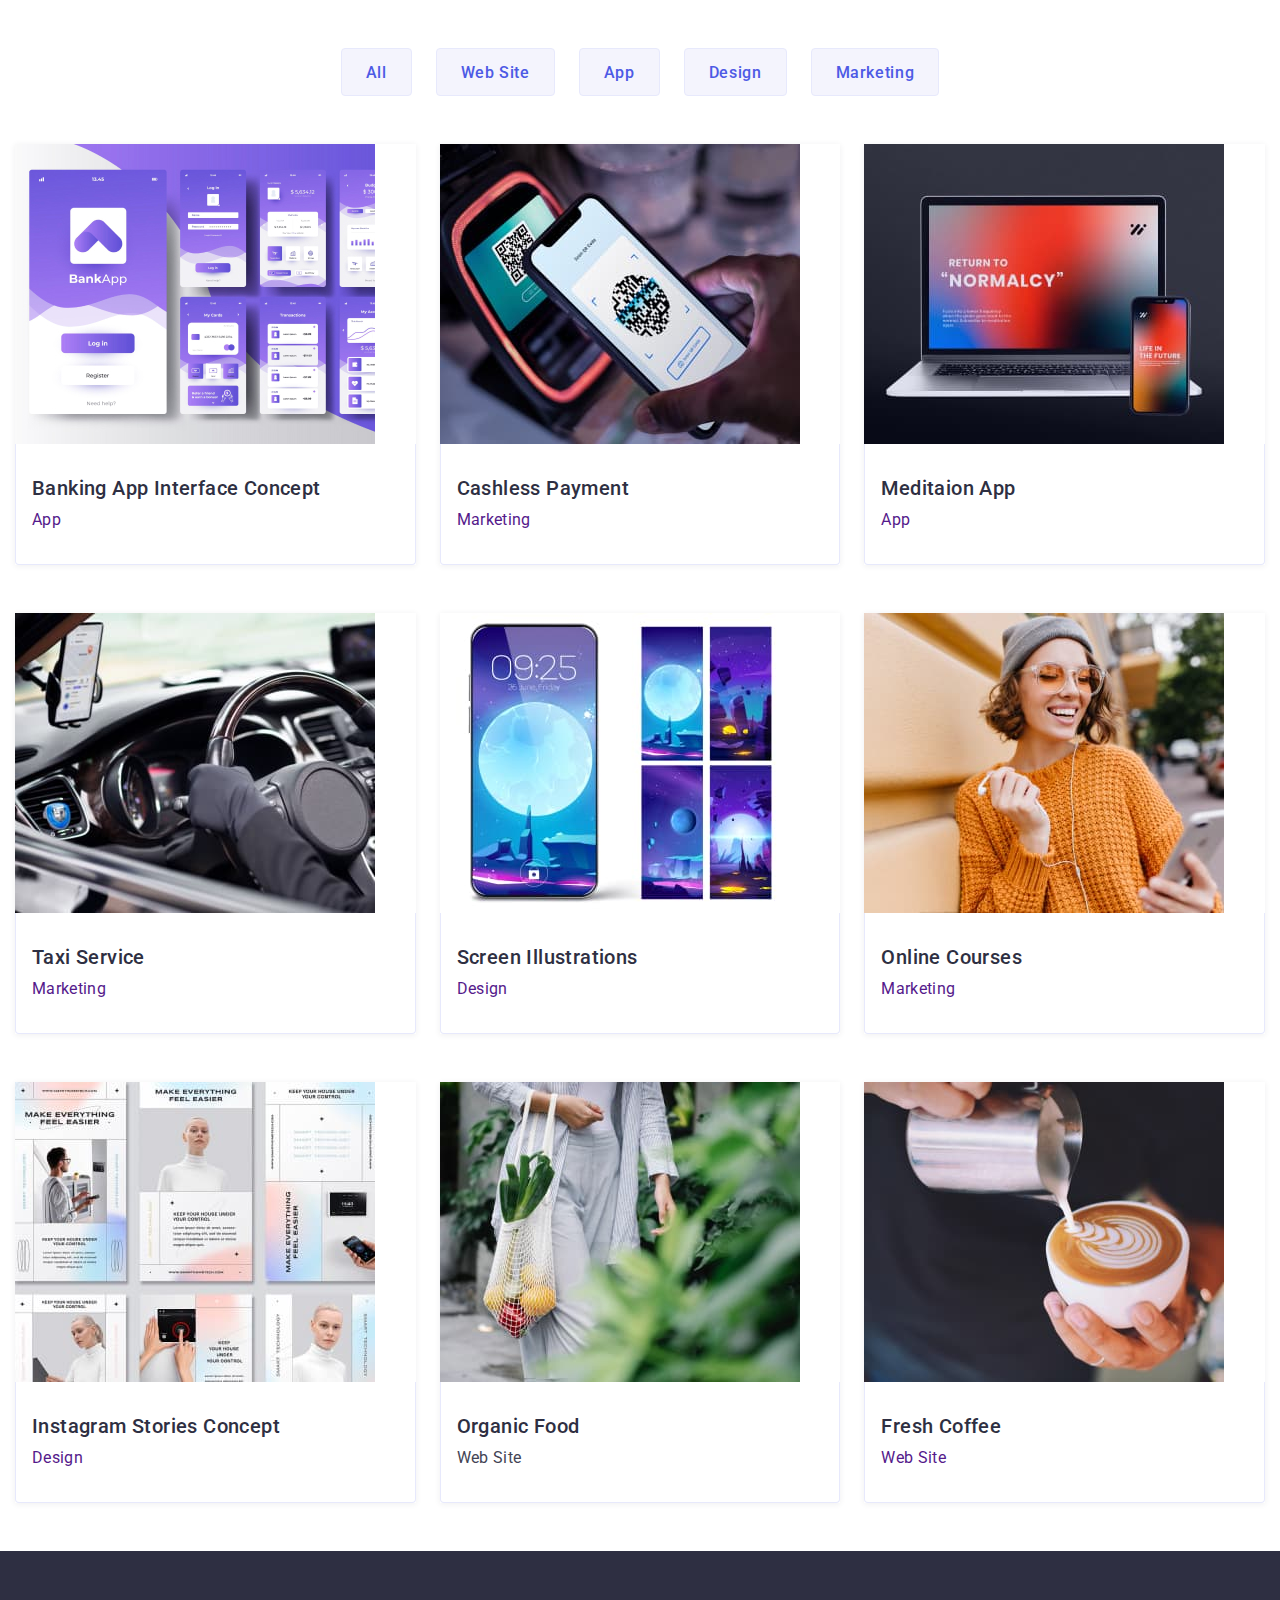
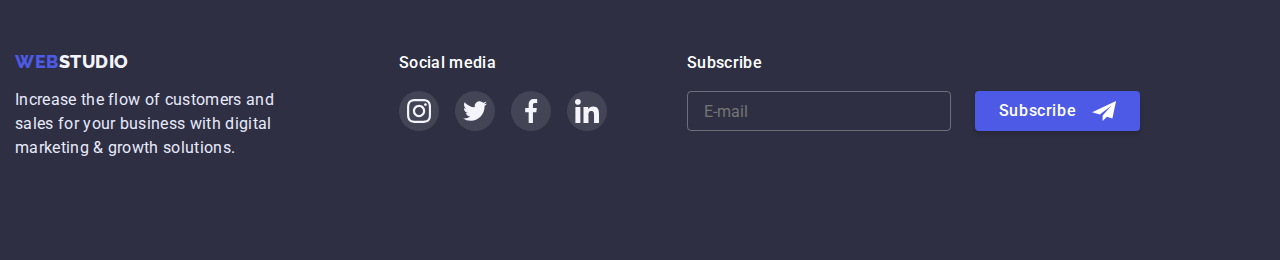
==== portfolio.html @ 1c5ae71b "Initial commit" ====
<!DOCTYPE html>
<html lang="en">
  <head>
    <meta charset="UTF-8" />
    <meta http-equiv="X-UA-Compatible" content="IE=edge" />
    <meta name="viewport" content="width=device-width, initial-scale=1.0" />
    <title>Portfolio</title>

    <link rel="preconnect" href="https://fonts.googleapis.com" />
    <link rel="preconnect" href="https://fonts.gstatic.com" crossorigin />
    <link
      href="https://fonts.googleapis.com/css2?family=Raleway:wght@800&family=Roboto:wght@400;500;700;900&display=swap"
      rel="stylesheet"
    />
    <link
      rel="stylesheet"
      href="https://cdn.jsdelivr.net/npm/modern-normalize@1.1.0/modern-normalize.css"
    />
    <link rel="stylesheet" href="./css/styles.css" />
  </head>
  <body>
    <!-- ---------HEADER---------- -->
    <!-- <header class="header container">
      <div class="container peage-header-container">
        <nav class="header-navigation">
          <a href="./index.html" class="header-logo link"> <span>Web</span> Studio</a>
          <ul class="hader-list list">
            <li class="header-item">
              <a class="header-link link" href="./index.html">Studio</a>
            </li>
            <li class="header-item">
              <a class="header-link link current-pf" href="./portfolio.html">Portfolio</a>
            </li>
            <li class="header-item">
              <a class="header-link link" href="">Contacts</a>
            </li>
          </ul>
        </nav>
        
        <address class="address">
          <ul class="address-list list">
            <li class="address-item">
              <a class="address-mailo link" href="mailto:info@devstudio.com">info@devstudio.com</a>
            </li>
            <li class="address-item">
              <a class="address-tel link" href="tel:+110001111111">+11 (000) 111-11-11</a>
            </li>
          </ul>
        </address>
      </div>
    </header> -->
    <main>
      <!-------- Секція1 -------->
      <section class="filter container">
        <div class="filter-wraper">
            <ul class="filter-list list dflist-filter">
              <li class="filtr-item">
                <button class="filtr-btn" type="button">All</button>
              </li>
              <li class="filtr-item">
                <button class="filtr-btn" type="button">Web Site</button>
              </li>
              <li class="filtr-item">
                <button class="filtr-btn" type="button">App</button>
              </li>
              <li class="filtr-item">
                <button class="filtr-btn" type="button">Design</button>
              </li>
              <li class="filtr-item">
                <button class="filtr-btn" type="button">Marketing</button>
              </li>
            </ul>
        </div> 
          <!-------- Секція2 GALLERY -------->
          <h1 class="galery-hidden">Gallery of works</h1>
          <ul class="gallery-list list dflist-gallery">
            <li class="gallery-item">
              <a href="" class="galery-link link">
                <div class="gallery-overley-wraper">
                <img src="./images/app-1.jpg" alt="pages" height="300" width="360" />
              <div class="gallery-overley-text-wraper">
                <p class="overley-text">14 Stylish and User-Friendly App Design Concepts · Task Manager App · Calorie Tracker App · Exotic Fruit Ecommerce App · Cloud Storage App</p>
              </div>
              </div>
                <div class="gallery-wraper">
                  <h2 class="gallery-title">Banking App Interface Concept</h2>
                  <p class="gallery-text">App</p>
                </div>
              </a>
            </li>
            <li class="gallery-item">
              <a href="" class="galery-link link">
                <div class="gallery-overley-wraper">
                  <img src="./images/app-2.jpg" alt="pages" height="300" width="360" />
                <div class="gallery-overley-text-wraper">
                  <p class="overley-text">14 Stylish and User-Friendly App Design Concepts · Task Manager App · Calorie Tracker App · Exotic Fruit Ecommerce App · Cloud Storage App</p>
                </div>
                </div>
                  <div class="gallery-wraper">
                    <h2 class="gallery-title">Cashless Payment</h2>
                    <p class="gallery-text">Marketing</p>
                  </div>
              </a>
            </li>
            <li class="gallery-item">
              <a href="" class="galery-link link">
                <div class="gallery-overley-wraper">
                  <img src="./images/app-3.jpg" alt="pages" height="300" width="360" />
                <div class="gallery-overley-text-wraper">
                  <p class="overley-text">14 Stylish and User-Friendly App Design Concepts · Task Manager App · Calorie Tracker App · Exotic Fruit Ecommerce App · Cloud Storage App</p>
                </div>
                </div>
                 <div class="gallery-wraper">
                   <h2 class="gallery-title">Meditaion App</h2>
                   <p class="gallery-text">App</p>
                 </div>
              </a>
            </li>
            <li class="gallery-item">
              <a href="" class="galery-link link">
                <div class="gallery-overley-wraper">
                  <img src="./images/app-4.jpg" alt="pages" height="300" width="360" />
                <div class="gallery-overley-text-wraper">
                  <p class="overley-text">14 Stylish and User-Friendly App Design Concepts · Task Manager App · Calorie Tracker App · Exotic Fruit Ecommerce App · Cloud Storage App</p>
                </div>
                </div>
                  <div class="gallery-wraper">
                    <h2 class="gallery-title">Taxi Service</h2>
                    <p class="gallery-text">Marketing</p>
                  </div>
              </a>
            </li>
            <li class="gallery-item">
              <a href="" class="galery-link link">
                <div class="gallery-overley-wraper">
                  <img src="./images/app-5.jpg" alt="pages" height="300" width="360" />
                <div class="gallery-overley-text-wraper">
                  <p class="overley-text">14 Stylish and User-Friendly App Design Concepts · Task Manager App · Calorie Tracker App · Exotic Fruit Ecommerce App · Cloud Storage App</p>
                </div>
                </div>
                  <div class="gallery-wraper">
                    <h2 class="gallery-title">Screen Illustrations</h2>
                    <p class="gallery-text">Design</p>
                  </div>
              </a>
            </li>
            <li class="gallery-item">
              <a href="" class="galery-link link">
                <div class="gallery-overley-wraper">
                  <img src="./images/app-6.jpg" alt="pages" height="300" width="360" />
                <div class="gallery-overley-text-wraper">
                  <p class="overley-text">14 Stylish and User-Friendly App Design Concepts · Task Manager App · Calorie Tracker App · Exotic Fruit Ecommerce App · Cloud Storage App</p>
                </div>
                </div>
                  <div class="gallery-wraper">
                    <h2 class="gallery-title">Online Courses</h2>
                    <p class="gallery-text">Marketing</p>
                  </div>
              </a>
            </li>
            <li class="gallery-item">
              <a href="" class="galery-link link">
                <div class="gallery-overley-wraper">
                  <img src="./images/app-7.jpg" alt="pages" height="300" width="360" />
                <div class="gallery-overley-text-wraper">
                  <p class="overley-text">14 Stylish and User-Friendly App Design Concepts · Task Manager App · Calorie Tracker App · Exotic Fruit Ecommerce App · Cloud Storage App</p>
                </div>
                </div>
                  <div class="gallery-wraper">
                    <h2 class="gallery-title">Instagram Stories Concept</h2>
                    <p class="gallery-text">Design</p>
                    </div>
              </a>
             </li>  
            <li class="gallery-item">
              <a href="" class="galery-link link">
                <div class="gallery-overley-wraper">
                  <img src="./images/app-8.jpg" alt="pages" height="300" width="360" />
                <div class="gallery-overley-text-wraper">
                  <p class="overley-text">14 Stylish and User-Friendly App Design Concepts · Task Manager App · Calorie Tracker App · Exotic Fruit Ecommerce App · Cloud Storage App</p>
                </div>
                </div>              
                <a href="" class="galery-link link"></a>
                  <div class="gallery-wraper">
                    <h2 class="gallery-title">Organic Food</h2>
                    <p class="gallery-text">Web Site</p>
                  </div>
              </a>
            </li>
            <li class="gallery-item">
              <a href="" class="galery-link link">
                <div class="gallery-overley-wraper">
                  <img src="./images/app-9.jpg" alt="pages" height="300" width="360" />
                <div class="gallery-overley-text-wraper">
                  <p class="overley-text">14 Stylish and User-Friendly App Design Concepts · Task Manager App · Calorie Tracker App · Exotic Fruit Ecommerce App · Cloud Storage App</p>
                </div>
                </div>
                  <div class="gallery-wraper">
                    <h2 class="gallery-title">Fresh Coffee</h2>
                    <p class="gallery-text">Web Site</p>
                  </div> 
              </a>
            </li>
          </ul>
        </div>
      </section>
    </main>
    <footer class="footer">
      <div class="footer-wrap container">
        <section class="footer-log-section">
          <a class="footer-logo link" href="./index.html"> <span>Web</span> Studio</a>
          <p class="footer-text">
            Increase the flow of customers and sales for your business with digital marketing &
            growth solutions.
          </p>
        </section>
        <section class="footer-soc-section">
          <h3 class="footer-title">Social media</h3>
          <ul class="footer-list list">
            <li class="footer-item">
              <a href="" class="footer-link link">
                <svg class="footer-icons" width="24" height="24">
                  <use href="./images/icons.svg#icon-instagram"></use>
                </svg>
              </a>
            </li>
            <li class="footer-item">
              <a href="" class="footer-link link">
                <svg class="footer-icons" width="24" height="24">
                  <use href="./images/icons.svg#icon-twitter"></use>
                </svg>
              </a>
            </li>
            <li class="footer-item">
              <a href="" class="footer-link link">
                <svg class="footer-icons" width="24" height="24">
                  <use href="./images/icons.svg#icon-facebook"></use>
                </svg>
              </a>
            </li>
            <li class="footer-item">
              <a href="" class="footer-link link">
                <svg class="footer-icons" width="24" height="24">
                  <use href="./images/icons.svg#icon-linkedin"></use>
                </svg>
              </a>
            </li>                                    
          </ul>
        </section>
        <section class="footer-subscribe-section">
          <h3 class="footer-title">Subscribe</h3>
            <form class="form-subscribe">
            <input class="subscribe-input" type="text" name="email" placeholder="E-mail" required>   
            <button class="subscribe-btn" type="submit" >
              <span class="subscribe-span">Subscribe</span> 
                <svg class="subscribe-icon" width="24" height="20">
                  <use href="./images/icons.svg#icon-telegram" ></use>
                </svg>       
            </button> 
              </form>
    </section>
      </div>
    </footer>   
  </body>
</html>
---- css/styles.css ----
:root {
  --main-bg-color: #ffffff;
  --second-bg-dark-color: #2e2f42;
  --main-text-color: #434455;
  --second-text-bg-dark-color: #e7e9fc;
  --main-title-color: #2e2f42;
  --second-title-color: #ffffff;
  --main-text-size: 16px;
  --main-button-bg-color: #4d5ae5;
  --main-button-text-color: #ffffff;
  --activ-button-bg-hover-color: #404bbf;
  --main-link-color: #2e2f42;
  --activ-link-hover-color: #404bbf;
  --typical-lh: 1.5;
  --l-gradient: linear-gradient(rgba(46, 47, 66, 0.7), rgba(46, 47, 66, 0.7));
}

h1,
h2,
h3,
h4,
p {
  margin-top: 0;
  margin-bottom: 0;
}

ul,
ol {
  margin-top: 0;
  margin-bottom: 0;
  padding-left: 0;
}

img {
  display: block;
  width: auto;
  height: auto;
}

.container {
  margin-left: auto;
  margin-right: auto;
  padding-left: 15px;
  padding-right: 15px;
  position: relative;
}

body {
  font-family: 'Roboto', sans-serifl;
  color: var(--main-text-color);
  background-color: var(--main-bg-color);
}

button {
  cursor: pointer;
}

.peage-header-container {
  display: flex;
}

.link {
  text-decoration: none;
}

.list {
  list-style: none;
}

.section {
  padding-top: 120px;
  padding-bottom: 120px;
}

/* ---------------HEADER-------------------- */
.header {
  padding-top: 24px;
  padding-bottom: 24px;
  width: 100%;
  border-bottom: 1px solid #e7e9fc;
  box-shadow: 0px 2px 1px rgba(46, 47, 66, 0.08), 0px 1px 1px rgba(46, 47, 66, 0.16),
    0px 1px 6px rgba(46, 47, 66, 0.08);
}

.header-navigation {
  display: flex;
  align-items: center;
}
.header-logo {
  font-family: 'Raleway';
  font-size: 18px;
  line-height: 1.33;
  display: flex;
  align-items: center;
  letter-spacing: 0.03em;
  text-transform: uppercase;
  color: #2e2f42;
  margin-right: 76px;
}

.header-logo > span {
  font-family: 'Raleway';
  font-weight: 800;
  font-size: 18px;
  line-height: 1.33;
  letter-spacing: 0.03em;
  text-transform: uppercase;
  color: #4d5ae5;
}
.hader-list {
  display: none;
}
.header-link.current {
  position: relative;
  color: #404bbf;
}
.current::after {
  position: absolute;
  left: 0;
  bottom: -28px;
  content: '';
  width: 100%;
  height: 4px;
  border-radius: 2px;
  background-color: #404bbf;
}

.header-link.current-pf {
  position: relative;
  color: #404bbf;
}
.current-pf::after {
  position: absolute;
  left: 0;
  bottom: -28px;
  content: '';
  width: 100%;
  height: 4px;
  border-radius: 2px;
  background-color: #404bbf;
}

/* address */
.address-list {
  display: none;
}
.header-border {
}
.menu-open-btn {
  border: transparent;
  background-color: transparent;
  margin-left: auto;
}
.menu-icons {
  fill: #2e2f42;
}
.menu-close-btn {
  width: 24px;
  height: 24px;
  border-radius: 50%;
  background: #fcfcfc;
  border: 1px solid rgba(0, 0, 0, 0.1);
  display: block;
  justify-content: center;
  align-items: center;
  margin-left: auto;
  padding: 0;
  margin-bottom: 16px;
  /* transition: background-color 250ms cubic-bezier(0.4, 0, 0.2, 1),
    color 250ms cubic-bezier(0.4, 0, 0.2, 1); */
}
.menu-close-icons {
  fill: #000000;
}
.mob-menu {
  background-color: #fff;
  width: 100%;
  height: 100%;
  padding-top: 40px;
  padding-bottom: 40px;
}
.menu-close-btn {
}
.menu-close-icons {
}
.menu-list {
  margin-bottom: 284px;
}

.menu-item:not(:last-child) {
  margin-bottom: 40px;
}
.menu-link {
  font-weight: 700;
  font-size: 36px;
  line-height: 1.11;
  letter-spacing: 0.02em;
  color: #2e2f42;
}

.current {
}
.header-link {
}
.menu-address {
}
.menu-address-list {
  display: block;
}
.menu-tel-item {
  font-weight: 600;
  font-size: 30px;
  line-height: 1.11;
  color: #4d5ae5;
  margin-bottom: 40px;
}
.menu-address-item {
  font-weight: 500;
  font-size: 20px;
  line-height: 1.2;
  letter-spacing: 0.02em;

  color: #434455;
}
.menu-address-mailo {
}
.menu-address-tel {
}
.menu-socil {
}
.menu-social-list {
}
.menu-social-item {
}
.menu-social-link {
}
.menu-social-icons {
}

/* ------------СЕККЦІЯ1--HERO---------------- */
.hero {
  max-width: 480px;
  margin: 0 auto;
  background-color: var(--second-bg-dark-color);
  background-image: var(--l-gradient), url(../images/hero-mob.jpg);
  background-repeat: no-repeat;
  background-position: center;
  background-size: cover;
  text-align: center;
  padding-top: 112px;
  padding-bottom: 112px;
}
@media (min-device-pixel-ratio: 2), (min-resolution: 192dpi), (min-resolution: 2dppx) {
  .hero {
    background-image: var(--l-gradient), url(../images/hero-mob-2x.jpg);
  }
}
.hero-title {
  font-size: 36px;
  line-height: 1.11;
  text-align: center;
  letter-spacing: 0.02em;
  color: var(--second-title-color);
  max-width: 310px;
  margin-left: auto;
  margin-right: auto;
  margin-bottom: 72px;
}

.hero-btn {
  padding: 16px 32px;
  border-radius: 4px;
  border: 0;
  font-family: inherit;
  font-weight: 500;
  font-size: var(--main-text-size);
  line-height: var(--typical-lh);
  letter-spacing: 0.04em;
  color: var(--main-button-text-color);
  background: var(--main-button-bg-color);
  transition: background-color 250ms cubic-bezier(0.4, 0, 0.2, 1),
    color 250ms cubic-bezier(0.4, 0, 0.2, 1);
}
.hero-btn:is(:hover, :focus) {
  background: var(--activ-button-bg-hover-color);
}

/* -------------Секція2 - ADVANTAGES---------------- */
.advantadest {
  padding-top: 96px;
  padding-bottom: 96px;
}

.visually-hidden {
  position: absolute;
  white-space: nowrap;
  width: 1px;
  height: 1px;
  overflow: hidden;
  border: 0;
  padding: 0;
  clip: rect(0 0 0 0);
  clip-path: inset(50%);
  margin: -1px;
}

.advantadest-list {
  display: flex;
  flex-wrap: wrap;
  row-gap: 72px;
}

.advantadest-item {
  /* margin-bottom: 72px; */
}

.advantadest-link {
  width: 100%;
  height: 100%;
  border-radius: 4px;
  background-color: #f4f4fd;
  display: none;
  align-items: center;
  justify-content: center;
  margin-bottom: 8px;
}
.link {
}
.advantadest-icons {
}

.advantadest-title {
  font-weight: 500;
  font-size: 36px;
  line-height: 1.11;
  letter-spacing: 0.02em;
  color: var(--main-title-color);
  margin-bottom: 8px;
}

.advantadest-text {
  font-size: var(--main-text-size);
  line-height: var(--typical-lh);
  letter-spacing: 0.02em;
  max-width: 290px;
}

/* --------------Секція3 - SERVISES----------------- */
.services-section {
  display: none;
}

/* -----------------Сулція4 - TEAM------------------ */
.team-section {
  padding-top: 96px;
  padding-bottom: 104px;
  background-color: #f4f4fd;
}

.team-title-container {
  font-size: 36px;
  line-height: 1.11;
  text-align: center;
  letter-spacing: 0.02em;
  color: #2e2f42;
  margin-bottom: 72px;
}
.team-list {
  display: flex;
  row-gap: 72px;
  flex-wrap: wrap;
  justify-content: center;
}
/* .dflist {
} */

.team-item {
  box-shadow: 0px 1px 6px rgba(46, 47, 66, 0.08), 0px 1px 1px rgba(46, 47, 66, 0.16),
    0px 2px 1px rgba(46, 47, 66, 0.08);
}

.team-text-wraper {
  padding-top: 32px;
  padding-bottom: 32px;
  border-radius: 0px 0px 4px 4px;
  border: solid #e7e9fc;
  border-width: 0px 1px 1px 1px;
  background-color: #fff;
}

.team-title {
  font-weight: 500;
  font-size: 20px;
  line-height: 1.2;
  text-align: center;
  letter-spacing: 0.02em;
  color: var(--main-title-color);
  margin-bottom: 8px;
}
.team-text {
  font-size: var(--main-text-size);
  line-height: var(--typical-lh);
  text-align: center;
  letter-spacing: 0.02em;
  margin-bottom: 8px;
}

.team-social-list {
  display: flex;
  justify-content: center;
  gap: 24px;
}
.team-social-item {
  width: 40px;
  height: 40px;
}
.team-social-link {
  width: 100%;
  height: 100%;
  border-radius: 50%;
  display: flex;
  justify-content: center;
  align-items: center;
  background-color: #4d5ae5;
  transition: background-color 250ms cubic-bezier(0.4, 0, 0.2, 1),
    color 250ms cubic-bezier(0.4, 0, 0.2, 1);
}

.team-social-link:is(:hover, :focus) {
  background-color: #404bbf;
}

.team-social-icons {
}

/* !------------ Секція 5--CUSTOMERS ------------ */
.coust-section {
  padding-top: 96px;
  padding-bottom: 96px;
}

.coust-title {
  font-size: 36px;
  line-height: 1.11;
  text-align: center;
  letter-spacing: 0.02em;
  color: #2e2f42;
  margin-bottom: 72px;
}
.coust-list {
  display: flex;
  row-gap: 72px;
  column-gap: 16px;
  flex-wrap: wrap;
}

.list {
}
.coust-item {
  width: calc((100% - 16px) / 2);
  height: 88px;
}

.coust-link {
  width: 100%;
  height: 100%;
  border: 1px solid #8e8f99;
  border-radius: 4px;
  display: flex;
  align-items: center;
  justify-content: center;
  color: #afb1b8;
  transition: background-color 250ms cubic-bezier(0.4, 0, 0.2, 1),
    color 250ms cubic-bezier(0.4, 0, 0.2, 1);
}

.coust-icons {
  fill: currentColor;
}

.coust-link:is(:hover, :focus) {
  border-color: #404bbf;
  color: #404bbf;
}

/* .coust-link:is(:hover, :focus) .coust-icons {
  fill: #404BBF;
} */

/* -----------------FOOTER---------------- */
.footer {
  background-color: var(--second-bg-dark-color);
}

.footer-wrap {
  display: flex;

  padding-bottom: 100px;
  padding-top: 100px;
}

.footer-log-section {
  width: 264px;
}

.footer-logo > span {
  font-family: 'Raleway';
  font-weight: 800;
  font-size: 18px;
  line-height: 1.17;
  align-items: center;
  letter-spacing: 0.03em;
  text-transform: uppercase;
  color: #4d5ae5;
}

.footer-logo {
  font-family: 'Raleway';
  font-weight: 800;
  font-size: 18px;
  line-height: 1.17;
  display: flex;
  align-items: center;
  letter-spacing: 0.03em;
  text-transform: uppercase;
  color: #f4f4fd;
  margin-bottom: 16px;
}

.footer-text {
  font-size: var(--main-text-size);
  line-height: var(--typical-lh);
  letter-spacing: 0.02em;
  color: #e7e9fc;
}

.footer-soc-section {
  max-width: 208px;
  margin-left: 120px;
}

.footer-title {
  font-weight: 500;
  font-size: 16px;
  line-height: 1.5;
  letter-spacing: 0.02em;
  color: #ffffff;
  margin-bottom: 16px;
}
.footer-list {
  display: flex;
  gap: 16px;
}

.footer-item {
  width: 40px;
  height: 40px;
}

.footer-link:is(:focus, :hover) {
  background-color: #31d0aa;
}

.footer-link {
  width: 100%;
  height: 100%;
  border-radius: 50%;
  display: flex;
  justify-content: center;
  align-items: center;
  background: rgba(255, 255, 255, 0.1);
  transition: background-color 250ms cubic-bezier(0.4, 0, 0.2, 1),
    color 250ms cubic-bezier(0.4, 0, 0.2, 1);
}

.footer-subscribe-wrap > .container {
  display: flex;
}
/* .footer-subscribe-wrap {
  gap: 80px;
  padding-bottom: 100px;
  padding-top: 100px;
} */
.form-subscribe-wrap {
  /* display: flex; */
}
.footer-subscribe-section {
  max-width: 453px;
  margin-left: 80px;
}
.form-subscribe {
  display: flex;
  gap: 24px;
}
.subscribe-input {
  width: 264px;
  height: 40px;
  border: 1px solid rgba(255, 255, 255, 0.3);
  border-radius: 4px;
  background: transparent;
  outline: transparent;
  padding-left: 16px;
  color: #fff;
}
.subscribe-btn {
  font-family: inherit;
  font-weight: 500;
  font-size: 16px;
  line-height: 1.5;
  letter-spacing: 0.04em;
  width: 165px;
  height: 40px;
  display: flex;
  flex-direction: row;
  justify-content: center;
  align-items: center;
  padding: 0;
  color: #ffffff;
  background: #4d5ae5;
  box-shadow: 0px 4px 4px rgb(0 0 0 / 15%);
  border-radius: 4px;
  border: none;
  bottom: none;
  cursor: pointer;
  transition-property: background-color;
  transition-duration: 250ms;
  transition-timing-function: cubic-bezier(0.4, 0, 0.2, 1);
}
.subscribe-btn:is(:hover, :focus) {
  background: var(--activ-button-bg-hover-color);
}
.subscribe-span {
  justify-content: center;
  align-items: center;
  display: inline-block;
}
.subscribe-icon {
  fill: #ffffff;
  margin-left: 0;
  margin-left: 16px;
}

/* -----------сторінка2-Portfolio------------------ */
/*-секція-фільтрів- */

.filter {
  padding-top: 48px;
  padding-bottom: 48px;
}

.filter-wraper {
  margin-bottom: 48px;
}

.filter-list {
  margin-left: auto;
  margin-right: auto;
}

.dflist-filter {
  display: flex;
  gap: 24px;
  justify-content: center;
}

.filtr-item {
}
.filtr-btn {
  border: 1px solid #e7e9fc;
  border-radius: 4px;
  min-width: 69px;
  height: 48px;
  font-style: inherit;
  font-weight: 500;
  font-size: var(--main-text-size);
  line-height: var(--typical-lh);
  letter-spacing: 0.04em;
  color: #4d5ae5;
  cursor: pointer;
  background: #f4f4fd;
  padding: 12px 24px;
  transition: background-color 250ms cubic-bezier(0.4, 0, 0.2, 1),
    color 250ms cubic-bezier(0.4, 0, 0.2, 1);
}

.filtr-btn:is(:hover, :focus) {
  color: #ffffff;
  background: var(--activ-button-bg-hover-color);
  box-shadow: 0px 3px 1px rgba(0, 0, 0, 0.1), 0px 2px 1px rgba(0, 0, 0, 0.08),
    0px 2px 2px rgba(0, 0, 0, 0.12);
}

/*-секція-Gallery */
.galery-hidden {
  position: absolute;
  white-space: nowrap;
  width: 1px;
  height: 1px;
  overflow: hidden;
  border: 0;
  padding: 0;
  clip: rect(0 0 0 0);
  clip-path: inset(50%);
  margin: -1px;
}

.gallery-item {
  box-shadow: 0px 1px 6px rgba(46, 47, 66, 0.08);
}

.galery-link {
  display: block;
}

.galery-link:is(:hover, :focus) {
  box-shadow: 0px 1px 6px rgba(46, 47, 66, 0.08), 0px 1px 1px rgba(46, 47, 66, 0.16),
    0px 2px 1px rgba(46, 47, 66, 0.08);
}

.gallery-overley-wraper {
  position: relative;
  overflow: hidden;
}

.gallery-overley-text-wraper {
  position: absolute;
  top: 0;
  width: 100%;
  height: 100%;
  background-color: #4d5ae5;
  transform: translateY(100%);
  transition: transform 250ms cubic-bezier(0.4, 0, 0.2, 1);
}
.galery-link:is(:hover, :focus) .gallery-overley-text-wraper {
  transform: translateY(0);
}

.overley-text {
  font-size: 16px;
  line-height: 1.5;
  letter-spacing: 0.02em;
  color: #f4f4fd;
  padding: 40px 32px;
}

.dflist-gallery {
  display: flex;
  flex-wrap: wrap;
  column-gap: 24px;
  row-gap: 48px;
}

.gallery-item {
  width: calc((100% - 48px) / 3);
}

.gallery-wraper {
  padding-top: 32px;
  padding-bottom: 32px;
  padding-left: 16px;
  border-radius: 0px 0px 4px 4px;
  border: solid #e7e9fc;
  border-width: 0px 1px 1px 1px;
}

.gallery-title {
  font-weight: 500;
  font-size: 20px;
  line-height: 1.2;
  letter-spacing: 0.02em;
  color: var(--main-title-color);
  margin-bottom: 8px;
}
.gallery-text {
  font-size: var(--main-text-size);
  line-height: var(--typical-lh);
  letter-spacing: 0.02em;
}

.beckdrop {
  position: fixed;
  top: 0;
  width: 100%;
  height: 100%;
  background: rgba(46, 47, 66, 0.4);
  transition: opacity 250ms cubic-bezier(0.4, 0, 0.2, 1),
    visibility 250ms cubic-bezier(0.4, 0, 0.2, 1);
}

.modal {
  position: absolute;
  top: 50%;
  left: 50%;
  transform: translate(-50%, -50%) scale(1);
  width: 408px;
  min-height: 576px;
  background: #fcfcfc;
  border-radius: 4px;
  padding: 24px;
  transition: transform 250ms cubic-bezier(0.4, 0, 0.2, 1);
}

.beckdrop.is-hidden .modal {
  transform: translate(-50%, -50%) scale(0);
}

.beckdrop-close {
  width: 24px;
  height: 24px;
  border-radius: 50%;
  background: #fcfcfc;
  border: 1px solid rgba(0, 0, 0, 0.1);
  display: flex;
  justify-content: center;
  align-items: center;
  margin-left: auto;
  padding: 0;
  margin-bottom: 24px;
  transition: background-color 250ms cubic-bezier(0.4, 0, 0.2, 1),
    color 250ms cubic-bezier(0.4, 0, 0.2, 1);
}
.beckdrop-close:is(:hover, :focus) {
  background-color: #404bbf;
  fill: #ffffff;
}

.is-hidden {
  opacity: 0;
  visibility: hidden;
  pointer-events: none;
}

.beckdrop-close-icons {
}

.modal-tittle {
  font-weight: 500;
  font-size: 16px;
  line-height: 1.5;
  text-align: center;
  letter-spacing: 0.02em;
  color: #2e2f42;
  margin-bottom: 16px;
}
.modal-input {
  width: 100%;
  height: 40px;
  border: 1px solid rgba(33, 33, 33, 0.2);
  border-radius: 4px;
  background: transparent;
  outline: transparent;
  padding-left: 38px;
  transition: opacity 250ms cubic-bezier(0.4, 0, 0.2, 1),
    visibility 250ms cubic-bezier(0.4, 0, 0.2, 1);
}

.modal-field {
  margin-bottom: 8px;
}

.input-text {
  display: inline-block;
  font-size: 12px;
  line-height: 1.33;
  letter-spacing: 0.04em;
  color: rgba(117, 117, 117, 0.5);
  font-weight: 400;
}

.input-wrap {
  position: relative;
}

.modal-input:focus {
  border-color: #4d5ae5;
}

.modal-input:focus + .modal-icon {
  fill: #4d5ae5;
}

.modal-icon {
  position: absolute;
  left: 16px;
  top: 50%;
  transform: translateY(-50%);
  transition: opacity 250ms cubic-bezier(0.4, 0, 0.2, 1),
    visibility 250ms cubic-bezier(0.4, 0, 0.2, 1);
}

.modal-message {
  width: 100%;
  height: 120px;
  border: 1px solid rgba(33, 33, 33, 0.2);
  border-radius: 4px;
  outline: transparent;
  padding: 8px 16px;
  resize: none;
}
.modal-message::placeholder {
  display: inline-block;
  font-size: 12px;
  line-height: 1.33;
  letter-spacing: 0.04em;
  color: rgba(117, 117, 117, 0.5);
  font-weight: 400;
}

.link-policy {
  color: #4d5ae5;
}

.modal-btn {
  display: block;
  margin: 0 auto;
  min-width: 169px;
  padding: 16px 32px;
  border-radius: 4px;
  border: 0;
  font-family: inherit;
  font-weight: 500;
  font-size: var(--main-text-size);
  line-height: var(--typical-lh);
  letter-spacing: 0.04em;
  color: var(--main-button-text-color);
  background: var(--main-button-bg-color);
  transition: background-color 250ms cubic-bezier(0.4, 0, 0.2, 1),
    color 250ms cubic-bezier(0.4, 0, 0.2, 1);
}

.modal-btn:is(:hover, :focus) {
  background: var(--activ-button-bg-hover-color);
}

.check-text {
  font-weight: 400;
  font-size: 12px;
  line-height: 1.17;
  letter-spacing: 0.04em;
  color: rgba(117, 117, 117, 0.5);
  display: flex;
}
.check-text span {
  border: 1.25px solid #2e2f42;
  border-radius: 2px;
  width: 16px;
  height: 16px;
  margin-right: 8px;
  display: flex;
  align-items: center;
  justify-content: center;
  fill: transparent;
}

.input-check:checked + .check-text span {
  background-color: #404bbf;
  border: none;
  fill: #f4f4fd;
}

/* .check-text::before {
  content: '';
  border: 1.25px solid #2e2f42;
  border-radius: 2px;
  width: 16px;
  height: 16px;
  margin-right: 8px;
}
.input-check:checked + .check-text::before {
  background: #404bbf;
  border: none;
  /* background-image: url(../images/check.svg);
  background-repeat: no-repeat;
  background-position: center; */
/* }
.input-check:focus + .check-text::before {
  border-color: #2e2f42;
} */
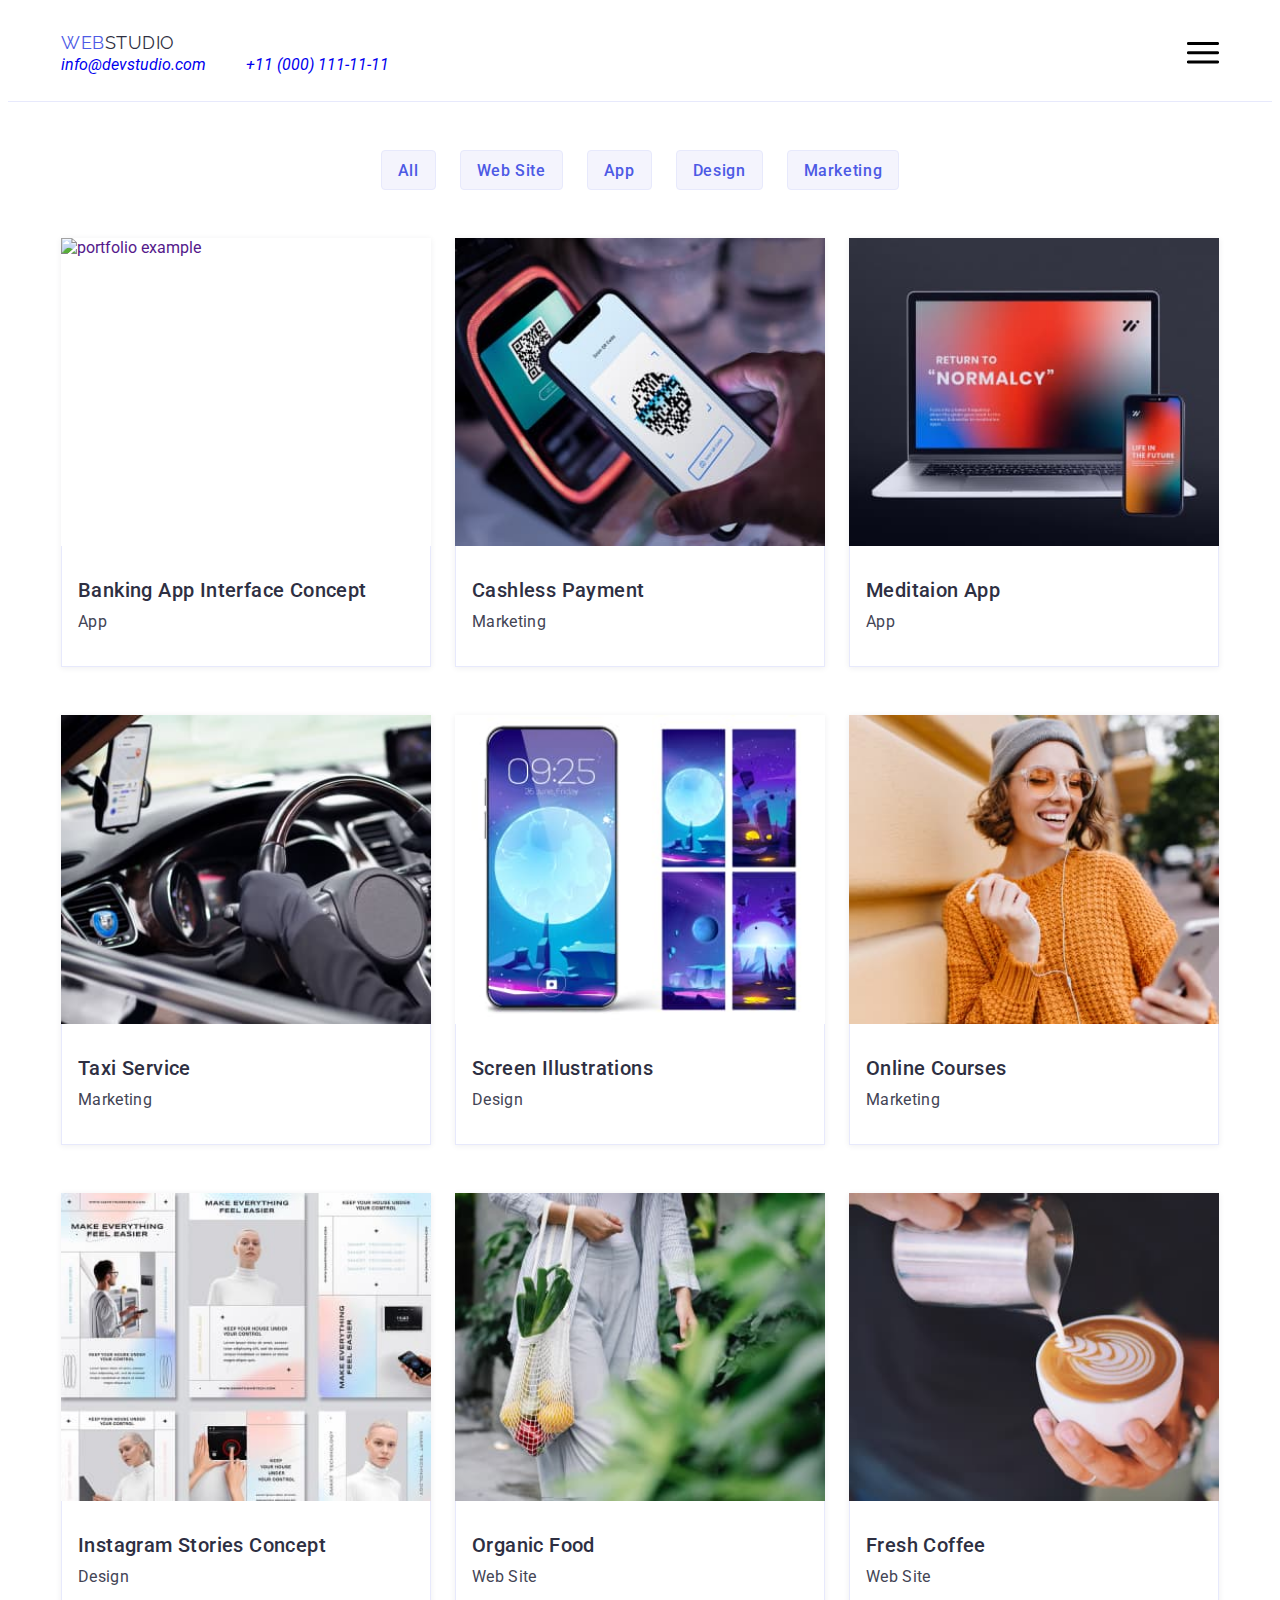
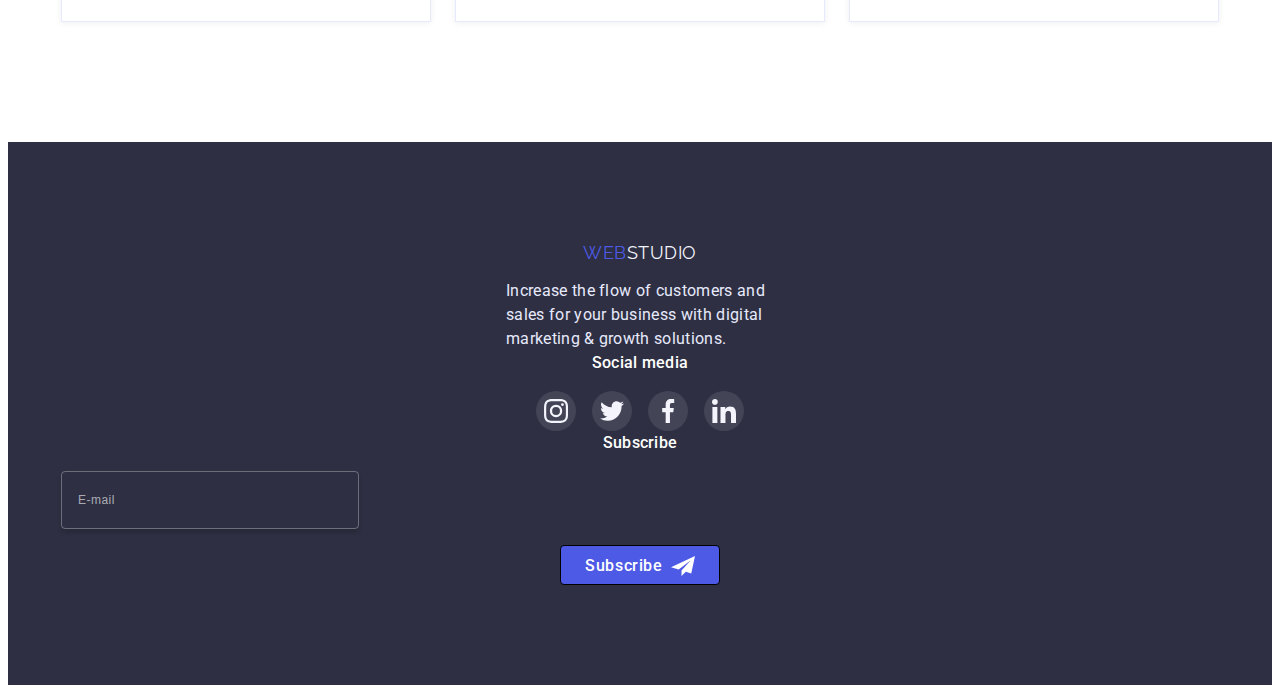
==== commit 421161b1: "adaptiv-12.03" ====
--- a/portfolio.html
+++ b/portfolio.html
@@ -4,262 +4,441 @@
     <meta charset="UTF-8" />
     <meta http-equiv="X-UA-Compatible" content="IE=edge" />
     <meta name="viewport" content="width=device-width, initial-scale=1.0" />
-    <title>Portfolio</title>
-
-    <link rel="preconnect" href="https://fonts.googleapis.com" />
-    <link rel="preconnect" href="https://fonts.gstatic.com" crossorigin />
+    <title>Web Studio - Portfolio</title>
     <link
       href="https://fonts.googleapis.com/css2?family=Raleway:wght@800&family=Roboto:wght@400;500;700;900&display=swap"
       rel="stylesheet"
     />
     <link
       rel="stylesheet"
-      href="https://cdn.jsdelivr.net/npm/modern-normalize@1.1.0/modern-normalize.css"
+      href="https://cdnjs.cloudflare.com/ajax/libs/modern-normalize/1.1.0/modern-normalize.min.css"
+      integrity="sha512-wpPYUAdjBVSE4KJnH1VR1HeZfpl1ub8YT/NKx4PuQ5NmX2tKuGu6U/JRp5y+Y8XG2tV+wKQpNHVUX03MfMFn9Q=="
+      crossorigin="anonymous"
+      referrerpolicy="no-referrer"
     />
     <link rel="stylesheet" href="./css/styles.css" />
+    <link rel="stylesheet" href="./css/mobile.css" />
+    <link rel="stylesheet" href="./css/tablet.css" />
+    <link rel="stylesheet" href="./css/desctop.css" />
   </head>
   <body>
-    <!-- ---------HEADER---------- -->
-    <!-- <header class="header container">
-      <div class="container peage-header-container">
-        <nav class="header-navigation">
-          <a href="./index.html" class="header-logo link"> <span>Web</span> Studio</a>
-          <ul class="hader-list list">
-            <li class="header-item">
-              <a class="header-link link" href="./index.html">Studio</a>
-            </li>
-            <li class="header-item">
-              <a class="header-link link current-pf" href="./portfolio.html">Portfolio</a>
-            </li>
-            <li class="header-item">
-              <a class="header-link link" href="">Contacts</a>
+    <header class="header">
+      <div class="container header-container">
+        <div class="header-container-wrap">
+          <nav class="navigation">
+            <div class="navigation-container">
+              <a class="logo link" href="./index.html"
+                ><span>Web</span>Studio</a
+              >
+              <ul class="navigation-list list">
+                <li class="navigation-list-item">
+                  <a class="navigation-item link" href="./index.html">Studio</a>
+                </li>
+                <li class="navigation-list-item">
+                  <a
+                    class="navigation-item link current"
+                    href="./portfolio.html"
+                    >Portfolio</a
+                  >
+                </li>
+                <li class="navigation-list-item">
+                  <a class="navigation-item link" href="">Contacts</a>
+                </li>
+              </ul>
+            </div>
+          </nav>
+          <address class="address">
+            <ul class="address-list list">
+              <li class="address-list-item">
+                <a class="address-item link" href="mailto:info@devstudio.com"
+                  >info@devstudio.com</a
+                >
+              </li>
+              <li class="address-list-item">
+                <a class="address-item link" href="tel:+110001111111"
+                  >+11 (000) 111-11-11</a
+                >
+              </li>
+            </ul>
+          </address>
+        </div>
+        <button class="mob-menu-btn" data-menu-open type="button">
+          <svg class="mob-menu-icon" width="32" height="22">
+            <use href="./images/icons.svg#icon-menu-hamburger"></use>
+          </svg>
+        </button>
+      </div>
+
+      <div data-menu class="mob-menu is-hidden">
+        <button type="button" data-menu-close class="mob-menu-close-btn">
+          <svg width="8" height="8">
+            <use href="./images/icons.svg#icon-modal-close"></use>
+          </svg>
+        </button>
+
+        <ul class="mob-menu-navigation list">
+          <li class="mob-menu-navigation-item">
+            <a class="mob-menu-link link current" href="./index.html">Studio</a>
+          </li>
+          <li class="mob-menu-navigation-item">
+            <a class="mob-menu-link link" href="./portfolio.html">Portfolio</a>
+          </li>
+          <li class="mob-menu-navigation-item">
+            <a class="mob-menu-link link" href="">Contacts</a>
+          </li>
+        </ul>
+        <div class="mob-menu-contacts">
+          <a class="mob-menu-phone link" href="tel:+110001111111"
+            >+11 (000) 111-11-11</a
+          >
+          <a class="mob-menu-email link" href="mailto:info@devstudio.com"
+            >info@devstudio.com</a
+          >
+          <ul class="mob-menu-soc-list list">
+            <li class="team-soc-item">
+              <a href="" class="team-soc-link" aria-label="Instagram">
+                <svg width="16" height="16" class="team-soc-icon">
+                  <use href="./images/icons.svg#icon-instagram"></use>
+                </svg>
+              </a>
+            </li>
+            <li class="team-soc-item">
+              <a href="" class="team-soc-link" aria-label="Twitter">
+                <svg width="16" height="16" class="team-soc-icon">
+                  <use href="./images/icons.svg#icon-twitter"></use>
+                </svg>
+              </a>
+            </li>
+            <li class="team-soc-item">
+              <a href="" class="team-soc-link" aria-label="Facebook">
+                <svg width="16" height="16" class="team-soc-icon">
+                  <use href="./images/icons.svg#icon-facebook"></use>
+                </svg>
+              </a>
+            </li>
+            <li class="team-soc-item">
+              <a href="" class="team-soc-link" aria-label="LinkedIn">
+                <svg width="16" height="16" class="team-soc-icon">
+                  <use href="./images/icons.svg#icon-linkedin"></use>
+                </svg>
+              </a>
             </li>
           </ul>
-        </nav>
-        
-        <address class="address">
-          <ul class="address-list list">
-            <li class="address-item">
-              <a class="address-mailo link" href="mailto:info@devstudio.com">info@devstudio.com</a>
-            </li>
-            <li class="address-item">
-              <a class="address-tel link" href="tel:+110001111111">+11 (000) 111-11-11</a>
+        </div>
+      </div>
+    </header>
+    <main>
+      <section class="portfolio section">
+        <div class="container">
+          <h1 class="visually-hidden">Portfolio</h1>
+          <ul class="portfolio-btn-list list">
+            <li class="portfolio-btn-item">
+              <button class="portfolio-btn" type="button">All</button>
+            </li>
+            <li class="portfolio-btn-item">
+              <button class="portfolio-btn" type="button">Web Site</button>
+            </li>
+            <li class="portfolio-btn-item">
+              <button class="portfolio-btn" type="button">App</button>
+            </li>
+            <li class="portfolio-btn-item">
+              <button class="portfolio-btn" type="button">Design</button>
+            </li>
+            <li class="portfolio-btn-item">
+              <button class="portfolio-btn" type="button">Marketing</button>
             </li>
           </ul>
-        </address>
-      </div>
-    </header> -->
-    <main>
-      <!-------- Секція1 -------->
-      <section class="filter container">
-        <div class="filter-wraper">
-            <ul class="filter-list list dflist-filter">
-              <li class="filtr-item">
-                <button class="filtr-btn" type="button">All</button>
-              </li>
-              <li class="filtr-item">
-                <button class="filtr-btn" type="button">Web Site</button>
-              </li>
-              <li class="filtr-item">
-                <button class="filtr-btn" type="button">App</button>
-              </li>
-              <li class="filtr-item">
-                <button class="filtr-btn" type="button">Design</button>
-              </li>
-              <li class="filtr-item">
-                <button class="filtr-btn" type="button">Marketing</button>
-              </li>
-            </ul>
-        </div> 
-          <!-------- Секція2 GALLERY -------->
-          <h1 class="galery-hidden">Gallery of works</h1>
-          <ul class="gallery-list list dflist-gallery">
-            <li class="gallery-item">
-              <a href="" class="galery-link link">
-                <div class="gallery-overley-wraper">
-                <img src="./images/app-1.jpg" alt="pages" height="300" width="360" />
-              <div class="gallery-overley-text-wraper">
-                <p class="overley-text">14 Stylish and User-Friendly App Design Concepts · Task Manager App · Calorie Tracker App · Exotic Fruit Ecommerce App · Cloud Storage App</p>
-              </div>
-              </div>
-                <div class="gallery-wraper">
-                  <h2 class="gallery-title">Banking App Interface Concept</h2>
-                  <p class="gallery-text">App</p>
-                </div>
-              </a>
-            </li>
-            <li class="gallery-item">
-              <a href="" class="galery-link link">
-                <div class="gallery-overley-wraper">
-                  <img src="./images/app-2.jpg" alt="pages" height="300" width="360" />
-                <div class="gallery-overley-text-wraper">
-                  <p class="overley-text">14 Stylish and User-Friendly App Design Concepts · Task Manager App · Calorie Tracker App · Exotic Fruit Ecommerce App · Cloud Storage App</p>
-                </div>
-                </div>
-                  <div class="gallery-wraper">
-                    <h2 class="gallery-title">Cashless Payment</h2>
-                    <p class="gallery-text">Marketing</p>
-                  </div>
-              </a>
-            </li>
-            <li class="gallery-item">
-              <a href="" class="galery-link link">
-                <div class="gallery-overley-wraper">
-                  <img src="./images/app-3.jpg" alt="pages" height="300" width="360" />
-                <div class="gallery-overley-text-wraper">
-                  <p class="overley-text">14 Stylish and User-Friendly App Design Concepts · Task Manager App · Calorie Tracker App · Exotic Fruit Ecommerce App · Cloud Storage App</p>
-                </div>
-                </div>
-                 <div class="gallery-wraper">
-                   <h2 class="gallery-title">Meditaion App</h2>
-                   <p class="gallery-text">App</p>
-                 </div>
-              </a>
-            </li>
-            <li class="gallery-item">
-              <a href="" class="galery-link link">
-                <div class="gallery-overley-wraper">
-                  <img src="./images/app-4.jpg" alt="pages" height="300" width="360" />
-                <div class="gallery-overley-text-wraper">
-                  <p class="overley-text">14 Stylish and User-Friendly App Design Concepts · Task Manager App · Calorie Tracker App · Exotic Fruit Ecommerce App · Cloud Storage App</p>
-                </div>
-                </div>
-                  <div class="gallery-wraper">
-                    <h2 class="gallery-title">Taxi Service</h2>
-                    <p class="gallery-text">Marketing</p>
-                  </div>
-              </a>
-            </li>
-            <li class="gallery-item">
-              <a href="" class="galery-link link">
-                <div class="gallery-overley-wraper">
-                  <img src="./images/app-5.jpg" alt="pages" height="300" width="360" />
-                <div class="gallery-overley-text-wraper">
-                  <p class="overley-text">14 Stylish and User-Friendly App Design Concepts · Task Manager App · Calorie Tracker App · Exotic Fruit Ecommerce App · Cloud Storage App</p>
-                </div>
-                </div>
-                  <div class="gallery-wraper">
-                    <h2 class="gallery-title">Screen Illustrations</h2>
-                    <p class="gallery-text">Design</p>
-                  </div>
-              </a>
-            </li>
-            <li class="gallery-item">
-              <a href="" class="galery-link link">
-                <div class="gallery-overley-wraper">
-                  <img src="./images/app-6.jpg" alt="pages" height="300" width="360" />
-                <div class="gallery-overley-text-wraper">
-                  <p class="overley-text">14 Stylish and User-Friendly App Design Concepts · Task Manager App · Calorie Tracker App · Exotic Fruit Ecommerce App · Cloud Storage App</p>
-                </div>
-                </div>
-                  <div class="gallery-wraper">
-                    <h2 class="gallery-title">Online Courses</h2>
-                    <p class="gallery-text">Marketing</p>
-                  </div>
-              </a>
-            </li>
-            <li class="gallery-item">
-              <a href="" class="galery-link link">
-                <div class="gallery-overley-wraper">
-                  <img src="./images/app-7.jpg" alt="pages" height="300" width="360" />
-                <div class="gallery-overley-text-wraper">
-                  <p class="overley-text">14 Stylish and User-Friendly App Design Concepts · Task Manager App · Calorie Tracker App · Exotic Fruit Ecommerce App · Cloud Storage App</p>
-                </div>
-                </div>
-                  <div class="gallery-wraper">
-                    <h2 class="gallery-title">Instagram Stories Concept</h2>
-                    <p class="gallery-text">Design</p>
-                    </div>
-              </a>
-             </li>  
-            <li class="gallery-item">
-              <a href="" class="galery-link link">
-                <div class="gallery-overley-wraper">
-                  <img src="./images/app-8.jpg" alt="pages" height="300" width="360" />
-                <div class="gallery-overley-text-wraper">
-                  <p class="overley-text">14 Stylish and User-Friendly App Design Concepts · Task Manager App · Calorie Tracker App · Exotic Fruit Ecommerce App · Cloud Storage App</p>
-                </div>
-                </div>              
-                <a href="" class="galery-link link"></a>
-                  <div class="gallery-wraper">
-                    <h2 class="gallery-title">Organic Food</h2>
-                    <p class="gallery-text">Web Site</p>
-                  </div>
-              </a>
-            </li>
-            <li class="gallery-item">
-              <a href="" class="galery-link link">
-                <div class="gallery-overley-wraper">
-                  <img src="./images/app-9.jpg" alt="pages" height="300" width="360" />
-                <div class="gallery-overley-text-wraper">
-                  <p class="overley-text">14 Stylish and User-Friendly App Design Concepts · Task Manager App · Calorie Tracker App · Exotic Fruit Ecommerce App · Cloud Storage App</p>
-                </div>
-                </div>
-                  <div class="gallery-wraper">
-                    <h2 class="gallery-title">Fresh Coffee</h2>
-                    <p class="gallery-text">Web Site</p>
-                  </div> 
+          <ul class="portfolio-example-list list">
+            <li class="portfolio-example">
+              <a class="portfolio-example-link link" href="">
+                <div class="portfolio-overlay-wrap">
+                  <img
+                    class="portfolio-example-pic"
+                    srcset="./images/app-1, ./images/app-1-2x.jpg 2x"
+                    src="./images/app-1"
+                    alt="portfolio example"
+                    width="360"
+                    height="300"
+                  />
+                  <p class="portfolio-overlay">
+                    14 Stylish and User-Friendly App Design Concepts · Task
+                    Manager App · Calorie Tracker App · Exotic Fruit Ecommerce
+                    App · Cloud Storage App
+                  </p>
+                </div>
+
+                <div class="example-description">
+                  <h2 class="portfolio-example-title">
+                    Banking App Interface Concept
+                  </h2>
+                  <p class="portfolio-example-desc">App</p>
+                </div>
+              </a>
+            </li>
+            <li class="portfolio-example">
+              <a class="portfolio-example-link link" href="">
+                <div class="portfolio-overlay-wrap">
+                  <img
+                    class="portfolio-example-pic"
+                    srcset="./images/app-2.jpg 1x, ./images/app-2-2x.jpg 2x"
+                    src="./images/app-2.jpg"
+                    alt="portfolio example"
+                    width="360"
+                    height="300"
+                  />
+                  <p class="portfolio-overlay">
+                    14 Stylish and User-Friendly App Design Concepts · Task
+                    Manager App · Calorie Tracker App · Exotic Fruit Ecommerce
+                    App · Cloud Storage App
+                  </p>
+                </div>
+
+                <div class="example-description">
+                  <h2 class="portfolio-example-title">Cashless Payment</h2>
+                  <p class="portfolio-example-desc">Marketing</p>
+                </div>
+              </a>
+            </li>
+            <li class="portfolio-example">
+              <a class="portfolio-example-link link" href="">
+                <div class="portfolio-overlay-wrap">
+                  <img
+                    class="portfolio-example-pic"
+                    srcset="./images/app-3.jpg 1x, ./images/app-3-2x.jpg 2x"
+                    src="./images/app-3.jpg"
+                    alt="portfolio example"
+                    width="360"
+                    height="300"
+                  />
+                  <p class="portfolio-overlay">
+                    14 Stylish and User-Friendly App Design Concepts · Task
+                    Manager App · Calorie Tracker App · Exotic Fruit Ecommerce
+                    App · Cloud Storage App
+                  </p>
+                </div>
+
+                <div class="example-description">
+                  <h2 class="portfolio-example-title">Meditaion App</h2>
+                  <p class="portfolio-example-desc">App</p>
+                </div>
+              </a>
+            </li>
+            <li class="portfolio-example">
+              <a class="portfolio-example-link link" href="">
+                <div class="portfolio-overlay-wrap">
+                  <img
+                    class="portfolio-example-pic"
+                    srcset="./images/app-4.jpg 1x, ./images/app-4-2x.jpg 2x"
+                    src="./images/app-4.jpg"
+                    alt="portfolio example"
+                    width="360"
+                    height="300"
+                  />
+                  <p class="portfolio-overlay">
+                    14 Stylish and User-Friendly App Design Concepts · Task
+                    Manager App · Calorie Tracker App · Exotic Fruit Ecommerce
+                    App · Cloud Storage App
+                  </p>
+                </div>
+
+                <div class="example-description">
+                  <h2 class="portfolio-example-title">Taxi Service</h2>
+                  <p class="portfolio-example-desc">Marketing</p>
+                </div>
+              </a>
+            </li>
+            <li class="portfolio-example">
+              <a class="portfolio-example-link link" href="">
+                <div class="portfolio-overlay-wrap">
+                  <img
+                    class="portfolio-example-pic"
+                    srcset="./images/app-5.jpg 1x, ./images/app-5-2x.jpg 2x"
+                    src="./images/app-5.jpg"
+                    alt="portfolio example"
+                    width="360"
+                    height="300"
+                  />
+                  <p class="portfolio-overlay">
+                    14 Stylish and User-Friendly App Design Concepts · Task
+                    Manager App · Calorie Tracker App · Exotic Fruit Ecommerce
+                    App · Cloud Storage App
+                  </p>
+                </div>
+
+                <div class="example-description">
+                  <h2 class="portfolio-example-title">Screen Illustrations</h2>
+                  <p class="portfolio-example-desc">Design</p>
+                </div>
+              </a>
+            </li>
+            <li class="portfolio-example">
+              <a class="portfolio-example-link link" href="">
+                <div class="portfolio-overlay-wrap">
+                  <img
+                    class="portfolio-example-pic"
+                    srcset="./images/app-6.jpg 1x, ./images/app-6-2x.jpg 2x"
+                    src="./images/app-6.jpg"
+                    alt="portfolio example"
+                    width="360"
+                    height="300"
+                  />
+                  <p class="portfolio-overlay">
+                    14 Stylish and User-Friendly App Design Concepts · Task
+                    Manager App · Calorie Tracker App · Exotic Fruit Ecommerce
+                    App · Cloud Storage App
+                  </p>
+                </div>
+
+                <div class="example-description">
+                  <h2 class="portfolio-example-title">Online Courses</h2>
+                  <p class="portfolio-example-desc">Marketing</p>
+                </div>
+              </a>
+            </li>
+            <li class="portfolio-example">
+              <a class="portfolio-example-link link" href="">
+                <div class="portfolio-overlay-wrap">
+                  <img
+                    class="portfolio-example-pic"
+                    srcset="./images/app-7.jpg 1x, ./images/app-7-2x.jpg 2x"
+                    src="./images/app-7.jpg"
+                    alt="portfolio example"
+                    width="360"
+                    height="300"
+                  />
+                  <p class="portfolio-overlay">
+                    14 Stylish and User-Friendly App Design Concepts · Task
+                    Manager App · Calorie Tracker App · Exotic Fruit Ecommerce
+                    App · Cloud Storage App
+                  </p>
+                </div>
+
+                <div class="example-description">
+                  <h2 class="portfolio-example-title">
+                    Instagram Stories Concept
+                  </h2>
+                  <p class="portfolio-example-desc">Design</p>
+                </div>
+              </a>
+            </li>
+            <li class="portfolio-example">
+              <a class="portfolio-example-link link" href="">
+                <div class="portfolio-overlay-wrap">
+                  <img
+                    class="portfolio-example-pic"
+                    srcset="./images/app-8.jpg 1x, ./images/app-8-2x.jpg 2x"
+                    src="./images/app-8.jpg"
+                    alt="portfolio example"
+                    width="360"
+                    height="300"
+                  />
+                  <p class="portfolio-overlay">
+                    14 Stylish and User-Friendly App Design Concepts · Task
+                    Manager App · Calorie Tracker App · Exotic Fruit Ecommerce
+                    App · Cloud Storage App
+                  </p>
+                </div>
+
+                <div class="example-description">
+                  <h2 class="portfolio-example-title">Organic Food</h2>
+                  <p class="portfolio-example-desc">Web Site</p>
+                </div>
+              </a>
+            </li>
+            <li class="portfolio-example">
+              <a class="portfolio-example-link link" href="">
+                <div class="portfolio-overlay-wrap">
+                  <img
+                    class="portfolio-example-pic"
+                    srcset="./images/app-9.jpg 1x, ./images/app-9-2x.jpg 2x"
+                    src="./images/app-9.jpg"
+                    alt="portfolio example"
+                    width="360"
+                    height="300"
+                  />
+                  <p class="portfolio-overlay">
+                    14 Stylish and User-Friendly App Design Concepts · Task
+                    Manager App · Calorie Tracker App · Exotic Fruit Ecommerce
+                    App · Cloud Storage App
+                  </p>
+                </div>
+
+                <div class="example-description">
+                  <h2 class="portfolio-example-title">Fresh Coffee</h2>
+                  <p class="portfolio-example-desc">Web Site</p>
+                </div>
               </a>
             </li>
           </ul>
         </div>
       </section>
     </main>
-    <footer class="footer">
-      <div class="footer-wrap container">
-        <section class="footer-log-section">
-          <a class="footer-logo link" href="./index.html"> <span>Web</span> Studio</a>
-          <p class="footer-text">
-            Increase the flow of customers and sales for your business with digital marketing &
-            growth solutions.
-          </p>
-        </section>
-        <section class="footer-soc-section">
-          <h3 class="footer-title">Social media</h3>
-          <ul class="footer-list list">
-            <li class="footer-item">
-              <a href="" class="footer-link link">
-                <svg class="footer-icons" width="24" height="24">
-                  <use href="./images/icons.svg#icon-instagram"></use>
-                </svg>
-              </a>
-            </li>
-            <li class="footer-item">
-              <a href="" class="footer-link link">
-                <svg class="footer-icons" width="24" height="24">
-                  <use href="./images/icons.svg#icon-twitter"></use>
-                </svg>
-              </a>
-            </li>
-            <li class="footer-item">
-              <a href="" class="footer-link link">
-                <svg class="footer-icons" width="24" height="24">
-                  <use href="./images/icons.svg#icon-facebook"></use>
-                </svg>
-              </a>
-            </li>
-            <li class="footer-item">
-              <a href="" class="footer-link link">
-                <svg class="footer-icons" width="24" height="24">
-                  <use href="./images/icons.svg#icon-linkedin"></use>
-                </svg>
-              </a>
-            </li>                                    
-          </ul>
-        </section>
-        <section class="footer-subscribe-section">
-          <h3 class="footer-title">Subscribe</h3>
-            <form class="form-subscribe">
-            <input class="subscribe-input" type="text" name="email" placeholder="E-mail" required>   
-            <button class="subscribe-btn" type="submit" >
-              <span class="subscribe-span">Subscribe</span> 
-                <svg class="subscribe-icon" width="24" height="20">
-                  <use href="./images/icons.svg#icon-telegram" ></use>
-                </svg>       
-            </button> 
-              </form>
-    </section>
+    <footer class="section footer">
+      <div class="container footer-container">
+        <div class="footer-descr-media-wrapper">
+          <div class="footer-descr">
+            <a class="footer-logo link" href="./index.html"
+              ><span>Web</span>Studio</a
+            >
+            <p class="footer-text">
+              Increase the flow of customers and sales for your business with
+              digital marketing & growth solutions.
+            </p>
+          </div>
+          <div class="footer-media">
+            <h3 class="footer-media-title">Social media</h3>
+            <ul class="footer-media-list list">
+              <li class="footer-media-item">
+                <a href="" class="footer-media-link" aria-label="Instagram">
+                  <svg class="footer-media-icon" width="24" height="24">
+                    <use href="./images/icons.svg#icon-instagram"></use>
+                  </svg>
+                </a>
+              </li>
+              <li class="footer-media-item">
+                <a href="" class="footer-media-link" aria-label="Twitter">
+                  <svg class="footer-media-icon" width="24" height="24">
+                    <use href="./images/icons.svg#icon-twitter"></use>
+                  </svg>
+                </a>
+              </li>
+              <li class="footer-media-item">
+                <a href="" class="footer-media-link" aria-label="Facebook">
+                  <svg class="footer-media-icon" width="24" height="24">
+                    <use href="./images/icons.svg#icon-facebook"></use>
+                  </svg>
+                </a>
+              </li>
+              <li class="footer-media-item">
+                <a href="" class="footer-media-link" aria-label="LinkedIn">
+                  <svg class="footer-media-icon" width="24" height="24">
+                    <use href="./images/icons.svg#icon-linkedin"></use>
+                  </svg>
+                </a>
+              </li>
+            </ul>
+          </div>
+        </div>
+
+        <div class="footer-subscribe">
+          <p class="footer-media-title">Subscribe</p>
+          <form class="subscribe-form">
+            <input
+              type="email"
+              class="subscribe-form-input"
+              name="email"
+              placeholder="E-mail"
+            />
+            <button class="subscribe-btn" type="submit">
+              Subscribe
+              <svg class="subscribe-icon" width="24" height="24">
+                <use href="./images/icons.svg#icon-subscribe"></use>
+              </svg>
+            </button>
+          </form>
+        </div>
       </div>
-    </footer>   
+    </footer>
+    <script src="./js/mobile-menu.js"></script>
   </body>
 </html>
--- a/css/styles.css
+++ b/css/styles.css
@@ -1,24 +1,27 @@
 :root {
-  --main-bg-color: #ffffff;
-  --second-bg-dark-color: #2e2f42;
-  --main-text-color: #434455;
-  --second-text-bg-dark-color: #e7e9fc;
-  --main-title-color: #2e2f42;
-  --second-title-color: #ffffff;
-  --main-text-size: 16px;
-  --main-button-bg-color: #4d5ae5;
-  --main-button-text-color: #ffffff;
-  --activ-button-bg-hover-color: #404bbf;
-  --main-link-color: #2e2f42;
-  --activ-link-hover-color: #404bbf;
-  --typical-lh: 1.5;
-  --l-gradient: linear-gradient(rgba(46, 47, 66, 0.7), rgba(46, 47, 66, 0.7));
+  --dark-color: #2e2f42;
+  --text-color: #434455;
+  --primary-brand-color: #4d5ae5;
+  --pressed-state-color: #404bbf;
+  --light-color: #f4f4fd;
+  --accent-color: #e7e9fc;
+  --subtle-text-color: #8e8f99;
+  --white-color: #fff;
+  --success-color: #31d0aa;
+  --trans-dur-timing-func: 250ms cubic-bezier(0.4, 0, 0.2, 1);
+}
+
+body {
+  font-family: 'Roboto', 'Open Sans', sans-serif;
+  color: var(--dark-color);
 }
 
 h1,
 h2,
 h3,
 h4,
+h5,
+h6,
 p {
   margin-top: 0;
   margin-bottom: 0;
@@ -33,946 +36,921 @@
 
 img {
   display: block;
-  width: auto;
+  width: 100%;
   height: auto;
 }
 
+.list {
+  list-style: none;
+}
+
+.link {
+  text-decoration: none;
+  cursor: pointer;
+}
+
+.no-scroll {
+  overflow: hidden;
+}
+
+/* ---------------HEADER---------------- */
+
+.header {
+  border-bottom: 1px solid #e7e9fc;
+}
+
 .container {
-  margin-left: auto;
-  margin-right: auto;
+  width: 100%;
+  margin: 0 auto;
   padding-left: 15px;
   padding-right: 15px;
-  position: relative;
-}
-
-body {
-  font-family: 'Roboto', sans-serifl;
-  color: var(--main-text-color);
-  background-color: var(--main-bg-color);
-}
-
-button {
-  cursor: pointer;
-}
-
-.peage-header-container {
-  display: flex;
-}
-
-.link {
-  text-decoration: none;
-}
-
-.list {
-  list-style: none;
-}
-
-.section {
-  padding-top: 120px;
-  padding-bottom: 120px;
-}
-
-/* ---------------HEADER-------------------- */
-.header {
+}
+
+.header-container {
+  display: flex;
+  justify-content: space-between;
   padding-top: 24px;
   padding-bottom: 24px;
-  width: 100%;
-  border-bottom: 1px solid #e7e9fc;
-  box-shadow: 0px 2px 1px rgba(46, 47, 66, 0.08), 0px 1px 1px rgba(46, 47, 66, 0.16),
-    0px 1px 6px rgba(46, 47, 66, 0.08);
-}
-
-.header-navigation {
-  display: flex;
-  align-items: center;
-}
-.header-logo {
-  font-family: 'Raleway';
+}
+
+.navigation-list {
+  display: none;
+}
+
+.address-list {
+  display: none;
+}
+
+.mob-menu-btn {
+  padding: 0;
+  border: none;
+  background-color: #fff;
+
+  cursor: pointer;
+}
+
+.mob-menu-icon {
+  stroke: #000;
+}
+
+.logo {
+  font-family: 'Raleway', sans-serif;
   font-size: 18px;
-  line-height: 1.33;
-  display: flex;
-  align-items: center;
+  line-height: 1.17;
   letter-spacing: 0.03em;
   text-transform: uppercase;
-  color: #2e2f42;
-  margin-right: 76px;
-}
-
-.header-logo > span {
-  font-family: 'Raleway';
-  font-weight: 800;
-  font-size: 18px;
-  line-height: 1.33;
-  letter-spacing: 0.03em;
-  text-transform: uppercase;
-  color: #4d5ae5;
-}
-.hader-list {
-  display: none;
-}
-.header-link.current {
-  position: relative;
-  color: #404bbf;
-}
-.current::after {
+  color: var(--dark-color);
+}
+
+.logo span {
+  color: var(--primary-brand-color);
+}
+
+.mob-menu {
+  position: fixed;
+  z-index: 100;
+  top: 0;
+
+  display: flex;
+  flex-direction: column;
+  justify-content: space-between;
+  width: 100%;
+  height: 100%;
+  padding: 80px 40px 40px 40px;
+
+  background-color: var(--white-color);
+
+  overflow-y: auto;
+}
+
+.mob-menu-close-btn {
   position: absolute;
-  left: 0;
-  bottom: -28px;
-  content: '';
-  width: 100%;
-  height: 4px;
-  border-radius: 2px;
-  background-color: #404bbf;
-}
-
-.header-link.current-pf {
-  position: relative;
-  color: #404bbf;
-}
-.current-pf::after {
-  position: absolute;
-  left: 0;
-  bottom: -28px;
-  content: '';
-  width: 100%;
-  height: 4px;
-  border-radius: 2px;
-  background-color: #404bbf;
-}
-
-/* address */
-.address-list {
-  display: none;
-}
-.header-border {
-}
-.menu-open-btn {
-  border: transparent;
-  background-color: transparent;
-  margin-left: auto;
-}
-.menu-icons {
-  fill: #2e2f42;
-}
-.menu-close-btn {
+  top: 40px;
+  right: 40px;
+
+  display: flex;
+  justify-content: center;
+  align-items: center;
   width: 24px;
   height: 24px;
+  padding: 0;
+  border: 1px solid rgba(0, 0, 0, 0.1);
   border-radius: 50%;
-  background: #fcfcfc;
-  border: 1px solid rgba(0, 0, 0, 0.1);
-  display: block;
-  justify-content: center;
-  align-items: center;
-  margin-left: auto;
-  padding: 0;
-  margin-bottom: 16px;
-  /* transition: background-color 250ms cubic-bezier(0.4, 0, 0.2, 1),
-    color 250ms cubic-bezier(0.4, 0, 0.2, 1); */
-}
-.menu-close-icons {
-  fill: #000000;
-}
-.mob-menu {
-  background-color: #fff;
-  width: 100%;
-  height: 100%;
-  padding-top: 40px;
-  padding-bottom: 40px;
-}
-.menu-close-btn {
-}
-.menu-close-icons {
-}
-.menu-list {
-  margin-bottom: 284px;
-}
-
-.menu-item:not(:last-child) {
-  margin-bottom: 40px;
-}
-.menu-link {
+
+  background-color: var(--accent-color);
+
+  cursor: pointer;
+}
+
+.mob-menu-close-btn:active {
+  background-color: var(--pressed-state-color);
+  fill: var(--white-color);
+  border: none;
+}
+
+.mob-menu-navigation {
+  display: flex;
+  flex-direction: column;
+  gap: 40px;
+}
+
+.mob-menu-link {
   font-weight: 700;
   font-size: 36px;
   line-height: 1.11;
   letter-spacing: 0.02em;
-  color: #2e2f42;
-}
-
-.current {
-}
-.header-link {
-}
-.menu-address {
-}
-.menu-address-list {
+  text-transform: capitalize;
+  color: var(--dark-color);
+
+  transition: color var(--trans-dur-timing-func);
+}
+
+.mob-menu-link:is(:hover, :focus) {
+  color: var(--pressed-state-color);
+}
+
+.mob-menu-phone {
   display: block;
-}
-.menu-tel-item {
+  margin-top: 40px;
+  margin-bottom: 40px;
   font-weight: 600;
-  font-size: 30px;
+  font-size: 24px;
   line-height: 1.11;
-  color: #4d5ae5;
-  margin-bottom: 40px;
-}
-.menu-address-item {
+  color: var(--primary-brand-color);
+
+  transition: color var(--trans-dur-timing-func);
+}
+
+.mob-menu-phone:is(:hover, :focus) {
+  color: var(--pressed-state-color);
+}
+
+.mob-menu-email {
+  display: block;
+  margin-bottom: 48px;
   font-weight: 500;
   font-size: 20px;
   line-height: 1.2;
   letter-spacing: 0.02em;
-
-  color: #434455;
-}
-.menu-address-mailo {
-}
-.menu-address-tel {
-}
-.menu-socil {
-}
-.menu-social-list {
-}
-.menu-social-item {
-}
-.menu-social-link {
-}
-.menu-social-icons {
-}
-
-/* ------------СЕККЦІЯ1--HERO---------------- */
+  color: var(--text-color);
+
+  transition: color var(--trans-dur-timing-func);
+}
+
+.mob-menu-email:is(:hover, :focus) {
+  color: var(--primary-brand-color);
+}
+
+.mob-menu-soc-list {
+  display: flex;
+  justify-content: space-between;
+}
+
+.is-hidden {
+  opacity: 0;
+  visibility: hidden;
+  pointer-events: none;
+}
+
+/* ---------------HERO---------------- */
+
 .hero {
-  max-width: 480px;
+  width: 100%;
+  height: auto;
   margin: 0 auto;
-  background-color: var(--second-bg-dark-color);
-  background-image: var(--l-gradient), url(../images/hero-mob.jpg);
+
+  text-align: center;
+
+  background-color: var(--dark-color);
+  background-image: linear-gradient(
+      rgba(46, 47, 66, 0.7),
+      rgba(46, 47, 66, 0.7)
+    ),
+    url(../images/bghero-0.jpg);
   background-repeat: no-repeat;
   background-position: center;
   background-size: cover;
-  text-align: center;
+}
+
+@media (min-device-pixel-ratio: 2),
+  (-webkit-min-device-pixel-ratio: 2),
+  (min-resolution: 192dpi),
+  (min-resolution: 2dppx) {
+  .hero {
+    background-image: linear-gradient(
+        rgba(46, 47, 66, 0.7),
+        rgba(46, 47, 66, 0.7)
+      ),
+      url(../images/bghero-0.jpg);
+  }
+}
+
+.hero-container {
   padding-top: 112px;
   padding-bottom: 112px;
 }
-@media (min-device-pixel-ratio: 2), (min-resolution: 192dpi), (min-resolution: 2dppx) {
-  .hero {
-    background-image: var(--l-gradient), url(../images/hero-mob-2x.jpg);
-  }
-}
+
 .hero-title {
+  margin-bottom: 72px;
+
   font-size: 36px;
   line-height: 1.11;
-  text-align: center;
-  letter-spacing: 0.02em;
-  color: var(--second-title-color);
-  max-width: 310px;
-  margin-left: auto;
-  margin-right: auto;
-  margin-bottom: 72px;
+  letter-spacing: 0.02em;
+  color: var(--white-color);
 }
 
 .hero-btn {
+  display: block;
+  min-width: 169px;
+  height: 56px;
   padding: 16px 32px;
-  border-radius: 4px;
-  border: 0;
-  font-family: inherit;
-  font-weight: 500;
-  font-size: var(--main-text-size);
-  line-height: var(--typical-lh);
-  letter-spacing: 0.04em;
-  color: var(--main-button-text-color);
-  background: var(--main-button-bg-color);
-  transition: background-color 250ms cubic-bezier(0.4, 0, 0.2, 1),
-    color 250ms cubic-bezier(0.4, 0, 0.2, 1);
-}
-.hero-btn:is(:hover, :focus) {
-  background: var(--activ-button-bg-hover-color);
-}
-
-/* -------------Секція2 - ADVANTAGES---------------- */
-.advantadest {
-  padding-top: 96px;
-  padding-bottom: 96px;
-}
-
-.visually-hidden {
-  position: absolute;
-  white-space: nowrap;
-  width: 1px;
-  height: 1px;
-  overflow: hidden;
-  border: 0;
-  padding: 0;
-  clip: rect(0 0 0 0);
-  clip-path: inset(50%);
-  margin: -1px;
-}
-
-.advantadest-list {
-  display: flex;
-  flex-wrap: wrap;
-  row-gap: 72px;
-}
-
-.advantadest-item {
-  /* margin-bottom: 72px; */
-}
-
-.advantadest-link {
-  width: 100%;
-  height: 100%;
-  border-radius: 4px;
-  background-color: #f4f4fd;
-  display: none;
-  align-items: center;
-  justify-content: center;
-  margin-bottom: 8px;
-}
-.link {
-}
-.advantadest-icons {
-}
-
-.advantadest-title {
-  font-weight: 500;
-  font-size: 36px;
-  line-height: 1.11;
-  letter-spacing: 0.02em;
-  color: var(--main-title-color);
-  margin-bottom: 8px;
-}
-
-.advantadest-text {
-  font-size: var(--main-text-size);
-  line-height: var(--typical-lh);
-  letter-spacing: 0.02em;
-  max-width: 290px;
-}
-
-/* --------------Секція3 - SERVISES----------------- */
-.services-section {
-  display: none;
-}
-
-/* -----------------Сулція4 - TEAM------------------ */
-.team-section {
-  padding-top: 96px;
-  padding-bottom: 104px;
-  background-color: #f4f4fd;
-}
-
-.team-title-container {
-  font-size: 36px;
-  line-height: 1.11;
-  text-align: center;
-  letter-spacing: 0.02em;
-  color: #2e2f42;
-  margin-bottom: 72px;
-}
-.team-list {
-  display: flex;
-  row-gap: 72px;
-  flex-wrap: wrap;
-  justify-content: center;
-}
-/* .dflist {
-} */
-
-.team-item {
-  box-shadow: 0px 1px 6px rgba(46, 47, 66, 0.08), 0px 1px 1px rgba(46, 47, 66, 0.16),
-    0px 2px 1px rgba(46, 47, 66, 0.08);
-}
-
-.team-text-wraper {
-  padding-top: 32px;
-  padding-bottom: 32px;
-  border-radius: 0px 0px 4px 4px;
-  border: solid #e7e9fc;
-  border-width: 0px 1px 1px 1px;
-  background-color: #fff;
-}
-
-.team-title {
-  font-weight: 500;
-  font-size: 20px;
-  line-height: 1.2;
-  text-align: center;
-  letter-spacing: 0.02em;
-  color: var(--main-title-color);
-  margin-bottom: 8px;
-}
-.team-text {
-  font-size: var(--main-text-size);
-  line-height: var(--typical-lh);
-  text-align: center;
-  letter-spacing: 0.02em;
-  margin-bottom: 8px;
-}
-
-.team-social-list {
-  display: flex;
-  justify-content: center;
-  gap: 24px;
-}
-.team-social-item {
-  width: 40px;
-  height: 40px;
-}
-.team-social-link {
-  width: 100%;
-  height: 100%;
-  border-radius: 50%;
-  display: flex;
-  justify-content: center;
-  align-items: center;
-  background-color: #4d5ae5;
-  transition: background-color 250ms cubic-bezier(0.4, 0, 0.2, 1),
-    color 250ms cubic-bezier(0.4, 0, 0.2, 1);
-}
-
-.team-social-link:is(:hover, :focus) {
-  background-color: #404bbf;
-}
-
-.team-social-icons {
-}
-
-/* !------------ Секція 5--CUSTOMERS ------------ */
-.coust-section {
-  padding-top: 96px;
-  padding-bottom: 96px;
-}
-
-.coust-title {
-  font-size: 36px;
-  line-height: 1.11;
-  text-align: center;
-  letter-spacing: 0.02em;
-  color: #2e2f42;
-  margin-bottom: 72px;
-}
-.coust-list {
-  display: flex;
-  row-gap: 72px;
-  column-gap: 16px;
-  flex-wrap: wrap;
-}
-
-.list {
-}
-.coust-item {
-  width: calc((100% - 16px) / 2);
-  height: 88px;
-}
-
-.coust-link {
-  width: 100%;
-  height: 100%;
-  border: 1px solid #8e8f99;
-  border-radius: 4px;
-  display: flex;
-  align-items: center;
-  justify-content: center;
-  color: #afb1b8;
-  transition: background-color 250ms cubic-bezier(0.4, 0, 0.2, 1),
-    color 250ms cubic-bezier(0.4, 0, 0.2, 1);
-}
-
-.coust-icons {
-  fill: currentColor;
-}
-
-.coust-link:is(:hover, :focus) {
-  border-color: #404bbf;
-  color: #404bbf;
-}
-
-/* .coust-link:is(:hover, :focus) .coust-icons {
-  fill: #404BBF;
-} */
-
-/* -----------------FOOTER---------------- */
-.footer {
-  background-color: var(--second-bg-dark-color);
-}
-
-.footer-wrap {
-  display: flex;
-
-  padding-bottom: 100px;
-  padding-top: 100px;
-}
-
-.footer-log-section {
-  width: 264px;
-}
-
-.footer-logo > span {
-  font-family: 'Raleway';
-  font-weight: 800;
-  font-size: 18px;
-  line-height: 1.17;
-  align-items: center;
-  letter-spacing: 0.03em;
-  text-transform: uppercase;
-  color: #4d5ae5;
-}
-
-.footer-logo {
-  font-family: 'Raleway';
-  font-weight: 800;
-  font-size: 18px;
-  line-height: 1.17;
-  display: flex;
-  align-items: center;
-  letter-spacing: 0.03em;
-  text-transform: uppercase;
-  color: #f4f4fd;
-  margin-bottom: 16px;
-}
-
-.footer-text {
-  font-size: var(--main-text-size);
-  line-height: var(--typical-lh);
-  letter-spacing: 0.02em;
-  color: #e7e9fc;
-}
-
-.footer-soc-section {
-  max-width: 208px;
-  margin-left: 120px;
-}
-
-.footer-title {
-  font-weight: 500;
-  font-size: 16px;
-  line-height: 1.5;
-  letter-spacing: 0.02em;
-  color: #ffffff;
-  margin-bottom: 16px;
-}
-.footer-list {
-  display: flex;
-  gap: 16px;
-}
-
-.footer-item {
-  width: 40px;
-  height: 40px;
-}
-
-.footer-link:is(:focus, :hover) {
-  background-color: #31d0aa;
-}
-
-.footer-link {
-  width: 100%;
-  height: 100%;
-  border-radius: 50%;
-  display: flex;
-  justify-content: center;
-  align-items: center;
-  background: rgba(255, 255, 255, 0.1);
-  transition: background-color 250ms cubic-bezier(0.4, 0, 0.2, 1),
-    color 250ms cubic-bezier(0.4, 0, 0.2, 1);
-}
-
-.footer-subscribe-wrap > .container {
-  display: flex;
-}
-/* .footer-subscribe-wrap {
-  gap: 80px;
-  padding-bottom: 100px;
-  padding-top: 100px;
-} */
-.form-subscribe-wrap {
-  /* display: flex; */
-}
-.footer-subscribe-section {
-  max-width: 453px;
-  margin-left: 80px;
-}
-.form-subscribe {
-  display: flex;
-  gap: 24px;
-}
-.subscribe-input {
-  width: 264px;
-  height: 40px;
-  border: 1px solid rgba(255, 255, 255, 0.3);
-  border-radius: 4px;
-  background: transparent;
-  outline: transparent;
-  padding-left: 16px;
-  color: #fff;
-}
-.subscribe-btn {
+  margin: 0 auto;
+
   font-family: inherit;
   font-weight: 500;
   font-size: 16px;
   line-height: 1.5;
   letter-spacing: 0.04em;
-  width: 165px;
+
+  background-color: var(--primary-brand-color);
+  color: var(--white-color);
+  border: none;
+  box-shadow: 0px 4px 4px rgba(0, 0, 0, 0.15);
+  border-radius: 4px;
+  cursor: pointer;
+
+  transition: background-color var(--trans-dur-timing-func);
+}
+
+.hero-btn:hover,
+.hero-btn:focus {
+  background-color: var(--pressed-state-color);
+}
+
+/* ---------------PREFERENCES---------------- */
+
+.section {
+  padding-top: 96px;
+  padding-bottom: 96px;
+}
+
+.visually-hidden {
+  position: fixed;
+  transform: scale(0);
+}
+
+.thumb {
+  display: none;
+}
+
+.preferences-list {
+  display: flex;
+  flex-direction: column;
+  gap: 72px;
+}
+
+.preferences-item-title {
+  margin-bottom: 8px;
+
+  font-weight: 500;
+  font-size: 36px;
+  line-height: 1.11;
+  letter-spacing: 0.02em;
+  text-align: center;
+}
+
+.preferences-item-text {
+  font-weight: 500;
+  font-size: 16px;
+  line-height: 1.5;
+  letter-spacing: 0.02em;
+  color: var(--text-color);
+}
+
+/* ---------------WORKS---------------- */
+
+.works {
+  display: none;
+}
+
+/* ---------------TEAM---------------- */
+
+.team {
+  background-color: var(--light-color);
+}
+
+.team-section {
+  padding-bottom: 128px;
+}
+
+.section-title {
+  margin-bottom: 72px;
+  font-size: 36px;
+  line-height: 1.11;
+  text-align: center;
+  letter-spacing: 0.02em;
+  text-transform: capitalize;
+}
+
+.team-list {
+  display: flex;
+  flex-direction: column;
+  align-items: center;
+  gap: 72px;
+}
+
+.team-list-item {
+  max-width: 264px;
+  background-color: var(--white-color);
+  box-shadow: 0px 1px 6px rgba(46, 47, 66, 0.08),
+    0px 1px 1px rgba(46, 47, 66, 0.16), 0px 2px 1px rgba(46, 47, 66, 0.08);
+  border-radius: 0px 0px 4px 4px;
+}
+
+.team-item-description {
+  padding: 32px 14px;
+  text-align: center;
+}
+
+.team-list-item-title {
+  margin-bottom: 8px;
+
+  font-weight: 500;
+  font-size: 20px;
+  line-height: 1.2;
+  letter-spacing: 0.02em;
+}
+
+.team-list-item-text {
+  margin-bottom: 8px;
+
+  font-size: 16px;
+  line-height: 1.5;
+  letter-spacing: 0.02em;
+  color: var(--text-color);
+}
+
+.team-soc-list {
+  display: flex;
+  justify-content: space-between;
+  width: 100%;
   height: 40px;
-  display: flex;
-  flex-direction: row;
+}
+
+.team-soc-item {
+  width: 40px;
+  height: 40px;
+}
+
+.team-soc-link {
+  display: flex;
   justify-content: center;
   align-items: center;
-  padding: 0;
-  color: #ffffff;
-  background: #4d5ae5;
-  box-shadow: 0px 4px 4px rgb(0 0 0 / 15%);
-  border-radius: 4px;
-  border: none;
-  bottom: none;
-  cursor: pointer;
-  transition-property: background-color;
-  transition-duration: 250ms;
-  transition-timing-function: cubic-bezier(0.4, 0, 0.2, 1);
-}
-.subscribe-btn:is(:hover, :focus) {
-  background: var(--activ-button-bg-hover-color);
-}
-.subscribe-span {
+  width: 100%;
+  height: 100%;
+
+  border-radius: 50%;
+  color: var(--light-color);
+  background-color: var(--primary-brand-color);
+
+  transition: background-color var(--trans-dur-timing-func);
+}
+
+.team-soc-link:is(:hover, :focus) {
+  background-color: var(--pressed-state-color);
+}
+
+.team-soc-icon {
+  fill: currentColor;
+}
+
+/* ---------------CUSTOMERS---------------- */
+
+.customers-list {
+  display: flex;
+  flex-wrap: wrap;
+  justify-content: center;
+  row-gap: 72px;
+  column-gap: 16px;
+  width: 100%;
+}
+
+.customers-item {
+  flex-basis: calc((100% - 16px) / 2);
+  max-width: 190px;
+  height: 88px;
+}
+
+.customers-link {
+  display: flex;
   justify-content: center;
   align-items: center;
-  display: inline-block;
-}
-.subscribe-icon {
-  fill: #ffffff;
-  margin-left: 0;
-  margin-left: 16px;
-}
-
-/* -----------сторінка2-Portfolio------------------ */
-/*-секція-фільтрів- */
-
-.filter {
-  padding-top: 48px;
-  padding-bottom: 48px;
-}
-
-.filter-wraper {
+  width: 100%;
+  height: 100%;
+
+  border: 1px solid var(--subtle-text-color);
+  border-radius: 4px;
+  color: var(--subtle-text-color);
+
+  transition: border var(--trans-dur-timing-func),
+    color var(--trans-dur-timing-func);
+}
+
+.customers-link:is(:hover, :focus) {
+  border: 1px solid var(--pressed-state-color);
+  color: var(--pressed-state-color);
+}
+
+.customers-item-icon {
+  fill: currentColor;
+}
+
+/* ---------------FOOTER---------------- */
+
+.footer {
+  background-color: var(--dark-color);
+}
+
+.footer-logo {
+  display: block;
+  margin-bottom: 16px;
+
+  font-family: 'Raleway', sans-serif;
+  font-size: 18px;
+  line-height: calc(21 / 18);
+  letter-spacing: 0.03em;
+  text-align: center;
+  text-transform: uppercase;
+  color: var(--light-color);
+}
+
+.footer-logo span {
+  color: var(--primary-brand-color);
+}
+
+.footer-text {
+  margin: 0 auto;
+  max-width: 268px;
+  font-size: 16px;
+  line-height: 1.5;
+  letter-spacing: 0.02em;
+  color: var(--accent-color);
+}
+
+.footer-media-title {
+  margin-bottom: 16px;
+
+  font-weight: 500;
+  font-size: 16px;
+  line-height: 1.5;
+  letter-spacing: 0.02em;
+  text-align: center;
+  color: var(--white-color);
+}
+
+.footer-media-list {
+  display: flex;
+  justify-content: space-between;
+  width: 208px;
+  height: 40px;
+  margin: 0 auto;
+}
+
+.footer-media-item {
+  width: 40px;
+  height: 40px;
+}
+
+.footer-media-link {
+  display: flex;
+  justify-content: center;
+  align-items: center;
+  width: 100%;
+  height: 100%;
+  border-radius: 50%;
+
+  color: var(--light-color);
+  background-color: rgba(255, 255, 255, 0.1);
+
+  transition: background-color var(--trans-dur-timing-func);
+}
+
+.footer-media-link:is(:hover, :focus) {
+  background-color: var(--success-color);
+}
+
+.footer-media-icon {
+  fill: currentColor;
+}
+
+.subscribe-form-input {
+  margin-bottom: 16px;
+  width: 100%;
+  height: 40px;
+  padding: 8px 16px;
+  border: 1px solid rgba(255, 255, 255, 0.3);
+  box-shadow: 0px 4px 4px rgba(0, 0, 0, 0.15);
+  border-radius: 4px;
+
+  color: var(--white-color);
+  background-color: transparent;
+}
+
+.subscribe-form-input::placeholder {
+  font-size: 12px;
+  line-height: 2;
+  letter-spacing: 0.04em;
+  color: rgba(255, 255, 255, 0.6);
+}
+
+.subscribe-btn {
+  display: flex;
+  justify-content: space-between;
+  min-width: 160px;
+  height: 40px;
+  margin: 0 auto;
+  padding: 8px 24px;
+  border: none;
+  border-radius: 4px;
+
+  font-family: inherit;
+  font-weight: 500;
+  font-size: 16px;
+  line-height: 1.5;
+  letter-spacing: 0.04em;
+  text-align: start;
+
+  background-color: var(--primary-brand-color);
+  color: var(--white-color);
+
+  cursor: pointer;
+  transition: background-color var(--trans-dur-timing-func);
+}
+
+.subscribe-btn:hover,
+.subscribe-btn:focus {
+  background-color: var(--pressed-state-color);
+}
+
+/* ---------------PORTFOLIO---------------- */
+
+.portfolio.section {
+  padding-top: 0;
+}
+
+.portfolio-btn-list {
+  display: flex;
+  justify-content: flex-start;
+  flex-wrap: wrap;
+  column-gap: 24px;
+  row-gap: 16px;
+  margin-top: 48px;
   margin-bottom: 48px;
 }
 
-.filter-list {
-  margin-left: auto;
-  margin-right: auto;
-}
-
-.dflist-filter {
-  display: flex;
-  gap: 24px;
-  justify-content: center;
-}
-
-.filtr-item {
-}
-.filtr-btn {
+.portfolio-btn {
+  height: 40px;
+  padding: 8px 16px;
+
+  font-family: inherit;
+  font-weight: 500;
+  font-size: 16px;
+  line-height: 1.5;
+  letter-spacing: 0.04em;
+  color: var(--primary-brand-color);
+
+  background-color: var(--light-color);
   border: 1px solid #e7e9fc;
   border-radius: 4px;
-  min-width: 69px;
-  height: 48px;
-  font-style: inherit;
-  font-weight: 500;
-  font-size: var(--main-text-size);
-  line-height: var(--typical-lh);
-  letter-spacing: 0.04em;
-  color: #4d5ae5;
   cursor: pointer;
-  background: #f4f4fd;
-  padding: 12px 24px;
-  transition: background-color 250ms cubic-bezier(0.4, 0, 0.2, 1),
-    color 250ms cubic-bezier(0.4, 0, 0.2, 1);
-}
-
-.filtr-btn:is(:hover, :focus) {
-  color: #ffffff;
-  background: var(--activ-button-bg-hover-color);
+
+  transition: color var(--trans-dur-timing-func),
+    background-color var(--trans-dur-timing-func),
+    border var(--trans-dur-timing-func), box-shadow var(--trans-dur-timing-func);
+}
+
+.portfolio-btn:hover,
+.portfolio-btn:focus {
+  color: var(--white-color);
+  background-color: var(--pressed-state-color);
+  border: 1px solid transparent;
   box-shadow: 0px 3px 1px rgba(0, 0, 0, 0.1), 0px 2px 1px rgba(0, 0, 0, 0.08),
     0px 2px 2px rgba(0, 0, 0, 0.12);
 }
 
-/*-секція-Gallery */
-.galery-hidden {
-  position: absolute;
-  white-space: nowrap;
-  width: 1px;
-  height: 1px;
-  overflow: hidden;
-  border: 0;
-  padding: 0;
-  clip: rect(0 0 0 0);
-  clip-path: inset(50%);
-  margin: -1px;
-}
-
-.gallery-item {
+.portfolio-example-list {
+  display: flex;
+  flex-wrap: wrap;
+  gap: 48px;
+}
+
+.portfolio-example {
+  width: 100%;
+  /* flex-basis: calc((100% - 48px) / 3); */
+}
+
+.portfolio-example-link {
+  display: block;
   box-shadow: 0px 1px 6px rgba(46, 47, 66, 0.08);
-}
-
-.galery-link {
-  display: block;
-}
-
-.galery-link:is(:hover, :focus) {
-  box-shadow: 0px 1px 6px rgba(46, 47, 66, 0.08), 0px 1px 1px rgba(46, 47, 66, 0.16),
-    0px 2px 1px rgba(46, 47, 66, 0.08);
-}
-
-.gallery-overley-wraper {
+
+  transition: box-shadow var(--trans-dur-timing-func);
+}
+
+.portfolio-example-link:is(:hover, :focus) {
+  box-shadow: 0px 1px 6px rgba(46, 47, 66, 0.08),
+    0px 1px 1px rgba(46, 47, 66, 0.16), 0px 2px 1px rgba(46, 47, 66, 0.08);
+}
+
+.portfolio-example-link:is(:hover, :focus) .portfolio-overlay {
+  transform: translate(0, 0);
+}
+
+.portfolio-overlay-wrap {
   position: relative;
   overflow: hidden;
 }
 
-.gallery-overley-text-wraper {
+.portfolio-overlay {
   position: absolute;
   top: 0;
+  left: 0;
+
+  display: block;
   width: 100%;
   height: 100%;
-  background-color: #4d5ae5;
-  transform: translateY(100%);
-  transition: transform 250ms cubic-bezier(0.4, 0, 0.2, 1);
-}
-.galery-link:is(:hover, :focus) .gallery-overley-text-wraper {
-  transform: translateY(0);
-}
-
-.overley-text {
+  padding-top: 40px;
+  padding-left: 32px;
+  padding-right: 32px;
+
   font-size: 16px;
   line-height: 1.5;
   letter-spacing: 0.02em;
-  color: #f4f4fd;
-  padding: 40px 32px;
-}
-
-.dflist-gallery {
-  display: flex;
-  flex-wrap: wrap;
-  column-gap: 24px;
-  row-gap: 48px;
-}
-
-.gallery-item {
-  width: calc((100% - 48px) / 3);
-}
-
-.gallery-wraper {
+  color: var(--light-color);
+  background-color: var(--primary-brand-color);
+
+  transform: translate(0, 100%);
+  transition: transform var(--trans-dur-timing-func);
+}
+
+.example-description {
   padding-top: 32px;
   padding-bottom: 32px;
   padding-left: 16px;
-  border-radius: 0px 0px 4px 4px;
-  border: solid #e7e9fc;
-  border-width: 0px 1px 1px 1px;
-}
-
-.gallery-title {
+  border-right: 1px solid #e7e9fc;
+  border-left: 1px solid #e7e9fc;
+  border-bottom: 1px solid #e7e9fc;
+}
+
+.portfolio-example-title {
+  margin-bottom: 8px;
+
   font-weight: 500;
   font-size: 20px;
   line-height: 1.2;
   letter-spacing: 0.02em;
-  color: var(--main-title-color);
-  margin-bottom: 8px;
-}
-.gallery-text {
-  font-size: var(--main-text-size);
-  line-height: var(--typical-lh);
-  letter-spacing: 0.02em;
-}
-
-.beckdrop {
-  position: fixed;
+  color: var(--dark-color);
+}
+
+.portfolio-example-desc {
+  font-size: 16px;
+  line-height: 1.5;
+  letter-spacing: 0.02em;
+  color: var(--text-color);
+}
+
+/* ---------------MODAL---------------- */
+
+.backdrop {
+  position: absolute;
+  z-index: 100;
   top: 0;
+  left: 0;
   width: 100%;
   height: 100%;
-  background: rgba(46, 47, 66, 0.4);
-  transition: opacity 250ms cubic-bezier(0.4, 0, 0.2, 1),
-    visibility 250ms cubic-bezier(0.4, 0, 0.2, 1);
-}
-
-.modal {
-  position: absolute;
-  top: 50%;
-  left: 50%;
-  transform: translate(-50%, -50%) scale(1);
-  width: 408px;
-  min-height: 576px;
-  background: #fcfcfc;
-  border-radius: 4px;
-  padding: 24px;
-  transition: transform 250ms cubic-bezier(0.4, 0, 0.2, 1);
-}
-
-.beckdrop.is-hidden .modal {
-  transform: translate(-50%, -50%) scale(0);
-}
-
-.beckdrop-close {
-  width: 24px;
-  height: 24px;
-  border-radius: 50%;
-  background: #fcfcfc;
-  border: 1px solid rgba(0, 0, 0, 0.1);
-  display: flex;
-  justify-content: center;
-  align-items: center;
-  margin-left: auto;
-  padding: 0;
-  margin-bottom: 24px;
-  transition: background-color 250ms cubic-bezier(0.4, 0, 0.2, 1),
-    color 250ms cubic-bezier(0.4, 0, 0.2, 1);
-}
-.beckdrop-close:is(:hover, :focus) {
-  background-color: #404bbf;
-  fill: #ffffff;
-}
-
-.is-hidden {
+  padding: 10px;
+
+  background-color: rgba(46, 47, 66, 0.4);
+
+  transition: opacity var(--trans-dur-timing-func),
+    visibility var(--trans-dur-timing-func);
+}
+
+.backdrop.is-hidden {
   opacity: 0;
   visibility: hidden;
   pointer-events: none;
-}
-
-.beckdrop-close-icons {
-}
-
-.modal-tittle {
+
+  transform: scale(0.9);
+}
+
+.modal {
+  position: relative;
+  top: 50%;
+  left: 50%;
+
+  max-width: 392px;
+  max-height: 100vh;
+  padding: 72px 16px 24px 16px;
+  border-radius: 4px;
+
+  box-shadow: 0px 1px 1px rgba(0, 0, 0, 0.14), 0px 1px 3px rgba(0, 0, 0, 0.12),
+    0px 2px 1px rgba(0, 0, 0, 0.2);
+  background-color: #fcfcfc;
+  transform: translate(-50%, -50%) scale(1);
+
+  transition: transform var(--trans-dur-timing-func);
+  overflow-y: auto;
+}
+
+.backdrop.is-hidden .modal {
+  transform: translate(-50%, -50%) scale(1.1);
+}
+
+.modal-close-btn {
+  position: absolute;
+  top: 24px;
+  right: 24px;
+
+  display: flex;
+  justify-content: center;
+  align-items: center;
+  width: 24px;
+  height: 24px;
+  padding: 0;
+  border: 1px solid rgba(0, 0, 0, 0.1);
+  border-radius: 50%;
+
+  background-color: var(--accent-color);
+
+  cursor: pointer;
+}
+
+.modal-close-btn:active {
+  background-color: var(--pressed-state-color);
+  fill: var(--white-color);
+  border: none;
+}
+
+.modal-call {
+  margin-bottom: 16px;
+
   font-weight: 500;
   font-size: 16px;
   line-height: 1.5;
   text-align: center;
   letter-spacing: 0.02em;
-  color: #2e2f42;
-  margin-bottom: 16px;
-}
-.modal-input {
+
+  color: var(--dark-color);
+}
+
+.form-label {
+  margin-bottom: 4px;
+
+  font-size: 12px;
+  line-height: 1.33;
+  letter-spacing: 0.04em;
+  color: var(--subtle-text-color);
+}
+
+.form-input-wrap {
+  position: relative;
+
+  margin-bottom: 8px;
+}
+
+.form-input {
   width: 100%;
   height: 40px;
+  padding: 8px 38px;
   border: 1px solid rgba(33, 33, 33, 0.2);
   border-radius: 4px;
-  background: transparent;
-  outline: transparent;
-  padding-left: 38px;
-  transition: opacity 250ms cubic-bezier(0.4, 0, 0.2, 1),
-    visibility 250ms cubic-bezier(0.4, 0, 0.2, 1);
-}
-
-.modal-field {
-  margin-bottom: 8px;
-}
-
-.input-text {
-  display: inline-block;
+
+  font-family: inherit;
+  font-size: 12px;
+  line-height: 1.33;
+  letter-spacing: 0.04em;
+  color: inherit;
+
+  transition: border var(--trans-dur-timing-func);
+}
+
+.form-input:focus {
+  outline: none;
+  border: 1px solid var(--primary-brand-color);
+  border-radius: 4px;
+}
+
+.form-icon {
+  position: absolute;
+  top: 50%;
+  left: 16px;
+
+  fill: var(--dark-color);
+
+  transform: translateY(-50%);
+  transition: fill var(--trans-dur-timing-func);
+}
+
+.form-input:focus + .form-icon {
+  fill: var(--primary-brand-color);
+}
+
+.text-input {
+  width: 100%;
+  height: 120px;
+  padding: 8px 16px;
+  margin-bottom: 16px;
+  border: 1px solid rgba(33, 33, 33, 0.2);
+  border-radius: 4px;
+  resize: none;
+
+  font-family: inherit;
+  font-size: 12px;
+  line-height: 1.33;
+  letter-spacing: 0.04em;
+  color: inherit;
+
+  transition: border var(--trans-dur-timing-func);
+}
+
+.text-input:focus {
+  outline: none;
+  border: 1px solid var(--primary-brand-color);
+  border-radius: 4px;
+}
+
+.text-input::placeholder {
   font-size: 12px;
   line-height: 1.33;
   letter-spacing: 0.04em;
   color: rgba(117, 117, 117, 0.5);
-  font-weight: 400;
-}
-
-.input-wrap {
+}
+
+.modal-user-policy-label {
   position: relative;
-}
-
-.modal-input:focus {
-  border-color: #4d5ae5;
-}
-
-.modal-input:focus + .modal-icon {
-  fill: #4d5ae5;
-}
-
-.modal-icon {
-  position: absolute;
-  left: 16px;
-  top: 50%;
-  transform: translateY(-50%);
-  transition: opacity 250ms cubic-bezier(0.4, 0, 0.2, 1),
-    visibility 250ms cubic-bezier(0.4, 0, 0.2, 1);
-}
-
-.modal-message {
-  width: 100%;
-  height: 120px;
-  border: 1px solid rgba(33, 33, 33, 0.2);
-  border-radius: 4px;
-  outline: transparent;
-  padding: 8px 16px;
-  resize: none;
-}
-.modal-message::placeholder {
-  display: inline-block;
+
+  display: flex;
+  flex-wrap: wrap;
+  align-items: center;
+  margin-bottom: 24px;
+
   font-size: 12px;
   line-height: 1.33;
   letter-spacing: 0.04em;
-  color: rgba(117, 117, 117, 0.5);
-  font-weight: 400;
-}
-
-.link-policy {
-  color: #4d5ae5;
-}
-
-.modal-btn {
+  color: #757575;
+}
+
+.modal-user-policy-label > a {
+  color: var(--primary-brand-color);
+}
+
+.modal-user-policy-label::before {
+  content: '';
   display: block;
-  margin: 0 auto;
-  min-width: 169px;
-  padding: 16px 32px;
-  border-radius: 4px;
-  border: 0;
-  font-family: inherit;
-  font-weight: 500;
-  font-size: var(--main-text-size);
-  line-height: var(--typical-lh);
-  letter-spacing: 0.04em;
-  color: var(--main-button-text-color);
-  background: var(--main-button-bg-color);
-  transition: background-color 250ms cubic-bezier(0.4, 0, 0.2, 1),
-    color 250ms cubic-bezier(0.4, 0, 0.2, 1);
-}
-
-.modal-btn:is(:hover, :focus) {
-  background: var(--activ-button-bg-hover-color);
-}
-
-.check-text {
-  font-weight: 400;
-  font-size: 12px;
-  line-height: 1.17;
-  letter-spacing: 0.04em;
-  color: rgba(117, 117, 117, 0.5);
-  display: flex;
-}
-.check-text span {
-  border: 1.25px solid #2e2f42;
-  border-radius: 2px;
+  margin-right: 8px;
   width: 16px;
   height: 16px;
-  margin-right: 8px;
-  display: flex;
+  border: 1.25px solid var(--dark-color);
+  border-radius: 2px;
+
+  cursor: pointer;
+
+  transition: background-color var(--trans-dur-timing-func),
+    border var(--trans-dur-timing-func);
+}
+
+.modal-user-policy:checked + .modal-user-policy-label::before {
+  background-color: var(--pressed-state-color);
+  border: 1.25px solid var(--pressed-state-color);
+}
+
+.modal-user-policy:focus + .modal-user-policy-label::before {
+  border: 1.25px solid var(--pressed-state-color);
+}
+
+.user-policy-checkbox {
+  position: absolute;
+  top: 4px;
+  left: 3px;
+
+  display: flex;
+  justify-content: center;
   align-items: center;
-  justify-content: center;
+
   fill: transparent;
 }
 
-.input-check:checked + .check-text span {
-  background-color: #404bbf;
-  border: none;
-  fill: #f4f4fd;
-}
-
-/* .check-text::before {
-  content: '';
-  border: 1.25px solid #2e2f42;
-  border-radius: 2px;
-  width: 16px;
-  height: 16px;
-  margin-right: 8px;
-}
-.input-check:checked + .check-text::before {
-  background: #404bbf;
-  border: none;
-  /* background-image: url(../images/check.svg);
-  background-repeat: no-repeat;
-  background-position: center; */
-/* }
-.input-check:focus + .check-text::before {
-  border-color: #2e2f42;
-} */
+.modal-user-policy:checked + .modal-user-policy-label > .user-policy-checkbox {
+  fill: var(--white-color);
+}
+
+.modal-user-policy {
+  appearance: none;
+  position: absolute;
+}
+
+@media screen and (max-width: 479px) {
+  .mob-menu-soc-list {
+    max-width: 228px;
+  }
+}
--- a/css/mobile.css
+++ b/css/mobile.css
@@ -0,0 +1,27 @@
+@media screen and (min-width: 480px) {
+  .container {
+    max-width: 426px;
+  }
+
+  .mob-menu-phone {
+    font-size: 36px;
+  }
+
+  .mob-menu-soc-list {
+    width: 328px;
+  }
+
+  .portfolio-example {
+    width: 396px;
+  }
+}
+
+@media screen and (max-width: 767px) {
+  .footer-descr {
+    margin-bottom: 72px;
+  }
+
+  .footer-media {
+    margin-bottom: 72px;
+  }
+}
--- a/css/tablet.css
+++ b/css/tablet.css
@@ -0,0 +1,150 @@
+@media screen and (min-width: 1200px) {
+  .container {
+    max-width: 1158px;
+  }
+
+  /* ---------------HEADER---------------- */
+
+  .logo.link {
+    margin-right: 76px;
+  }
+
+  .navigation-item {
+  }
+
+  address {
+    margin-left: auto;
+  }
+
+  .address-list {
+    display: flex;
+    align-items: center;
+    gap: 40px;
+  }
+
+  .address-item {
+    font-size: 16px;
+    line-height: 1.5;
+  }
+
+  /* ---------------HERO---------------- */
+
+  .hero-container {
+    padding: 188px 331px;
+  }
+
+  .hero {
+    background-image: linear-gradient(
+        rgba(46, 47, 66, 0.7),
+        rgba(46, 47, 66, 0.7)
+      ),
+      url(../images/bg-hero.jpg);
+  }
+
+  @media (min-device-pixel-ratio: 2),
+    (-webkit-min-device-pixel-ratio: 2),
+    (min-resolution: 192dpi),
+    (min-resolution: 2dppx) {
+    .hero {
+      background-image: linear-gradient(
+          rgba(46, 47, 66, 0.7),
+          rgba(46, 47, 66, 0.7)
+        ),
+        url(../images/bg-hero-2x.jpg);
+    }
+  }
+
+  .hero-title {
+    margin-bottom: 48px;
+  }
+
+  /* ---------------PREFERENCES---------------- */
+
+  .section {
+    padding-top: 120px;
+    padding-bottom: 120px;
+  }
+
+  .preferences.section {
+    padding-bottom: 0;
+  }
+
+  .thumb {
+    display: flex;
+    justify-content: center;
+    align-items: center;
+    width: 100%;
+    height: 112px;
+    border-radius: 4px;
+    margin-bottom: 8px;
+
+    background-color: var(--light-color);
+  }
+
+  .preferences-item {
+    flex-basis: calc((100% - 72px) / 4);
+  }
+
+  .preferences-item-title {
+    margin-bottom: 8px;
+    font-size: 20px;
+    line-height: 1.2;
+  }
+
+  /* ---------------WORKS---------------- */
+
+  .works {
+    display: block;
+  }
+
+  .works-list {
+    display: flex;
+    gap: 24px;
+  }
+
+  /* ---------------FOOTER---------------- */
+
+  .footer-container {
+    flex-direction: row;
+    padding-top: 0;
+    padding-bottom: 0;
+    padding-left: 15px;
+    padding-right: 15px;
+  }
+
+  .section.footer {
+    padding-top: 100px;
+    padding-bottom: 100px;
+  }
+
+  .footer-descr-media-wrapper {
+    gap: 120px;
+  }
+
+  .footer-container {
+    gap: 80px;
+  }
+
+  .subscribe-form-input {
+    width: 264px;
+  }
+
+  .subscribe-btn {
+    border: 1px solid #000000;
+  }
+
+  /* ---------------PORTFOLIO---------------- */
+
+  .portfolio-btn-list {
+    justify-content: center;
+  }
+
+  .portfolio-example-list {
+    column-gap: 24px;
+    row-gap: 48px;
+  }
+
+  .portfolio-example {
+    flex-basis: calc((100% - 48px) / 3);
+  }
+}
